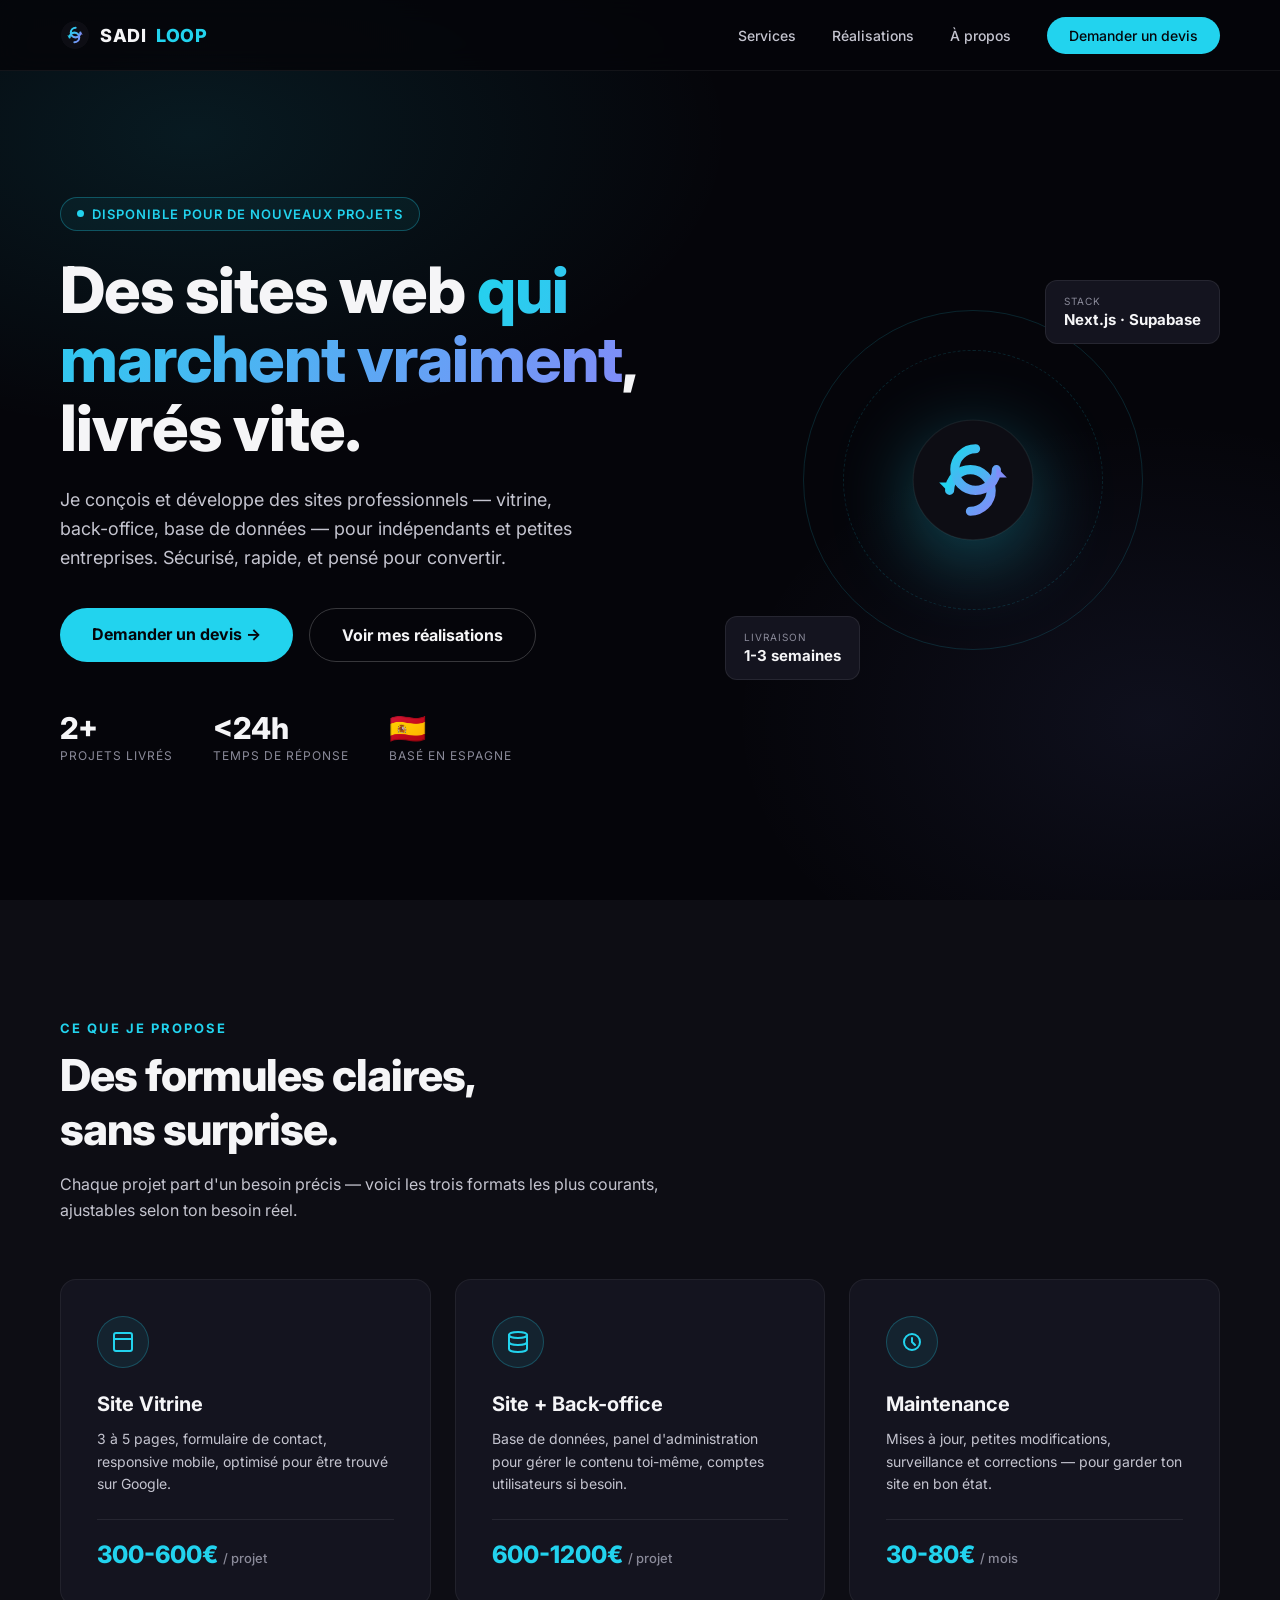
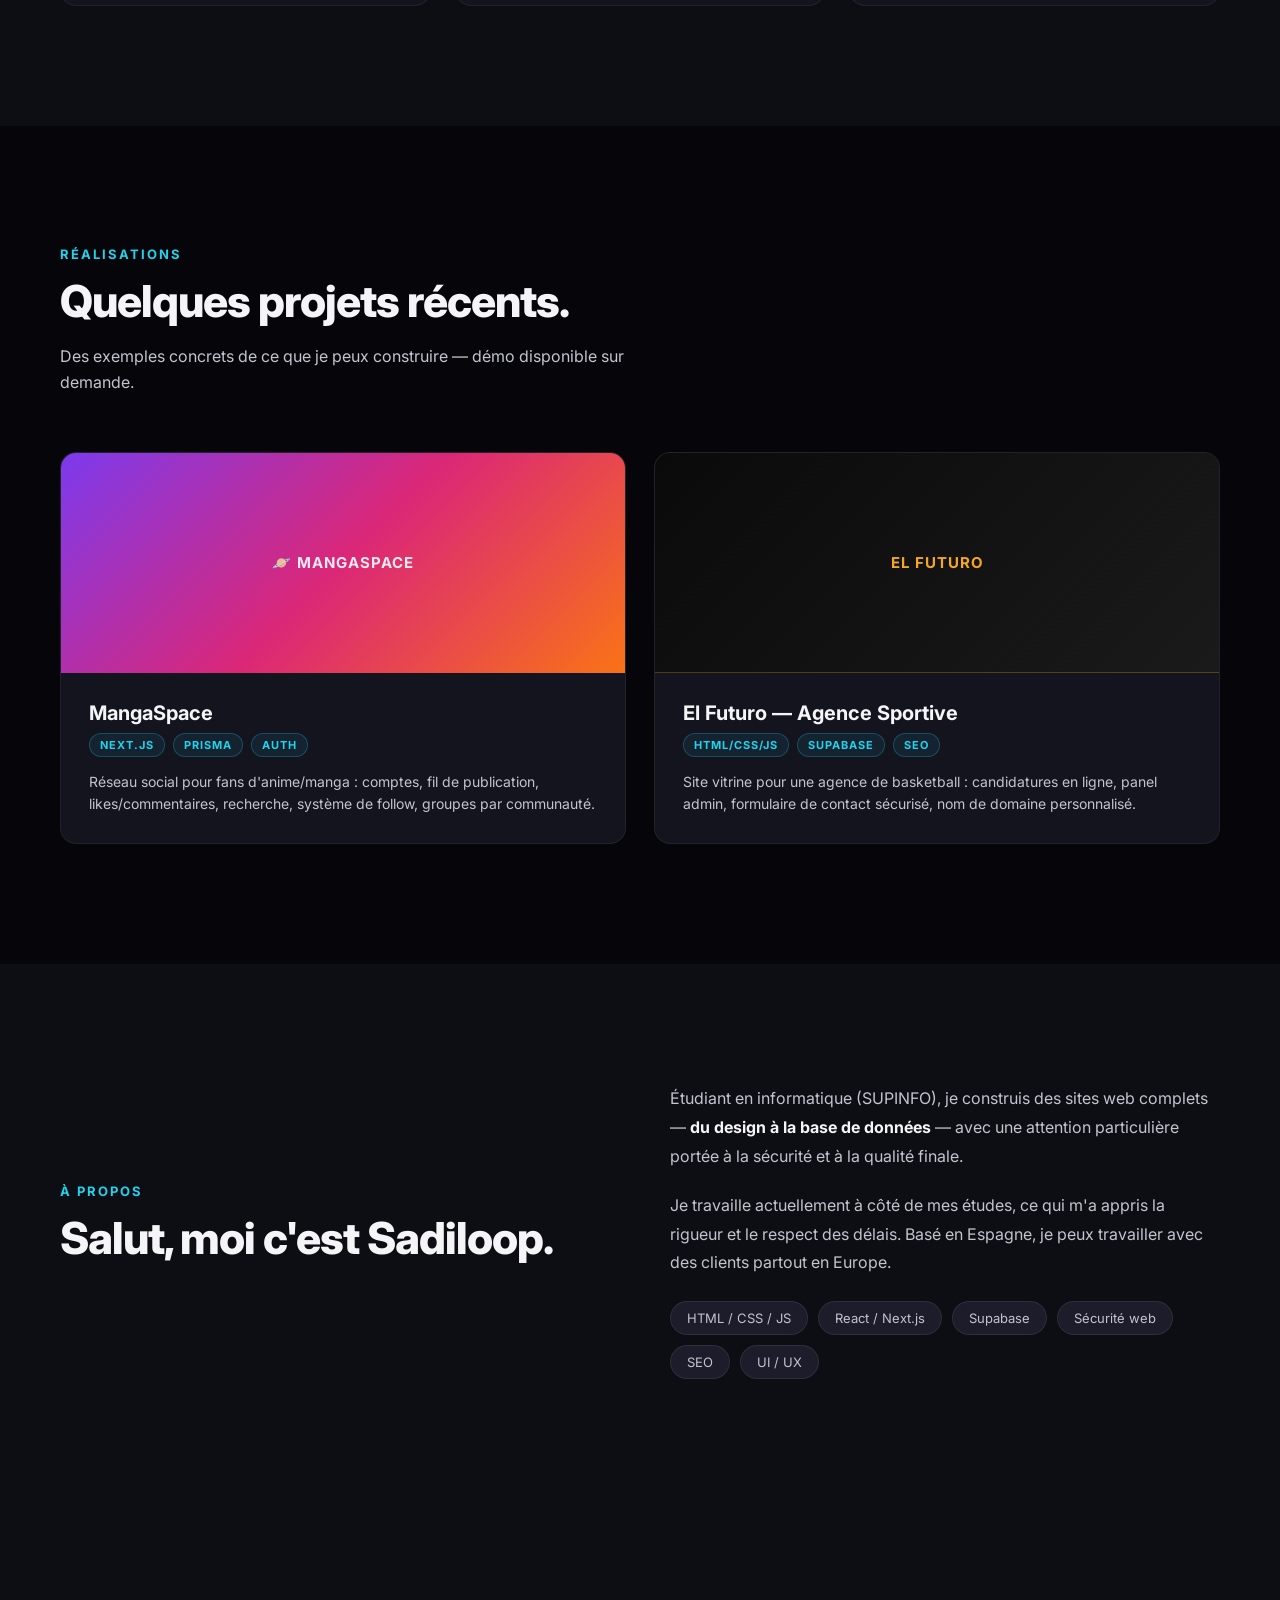
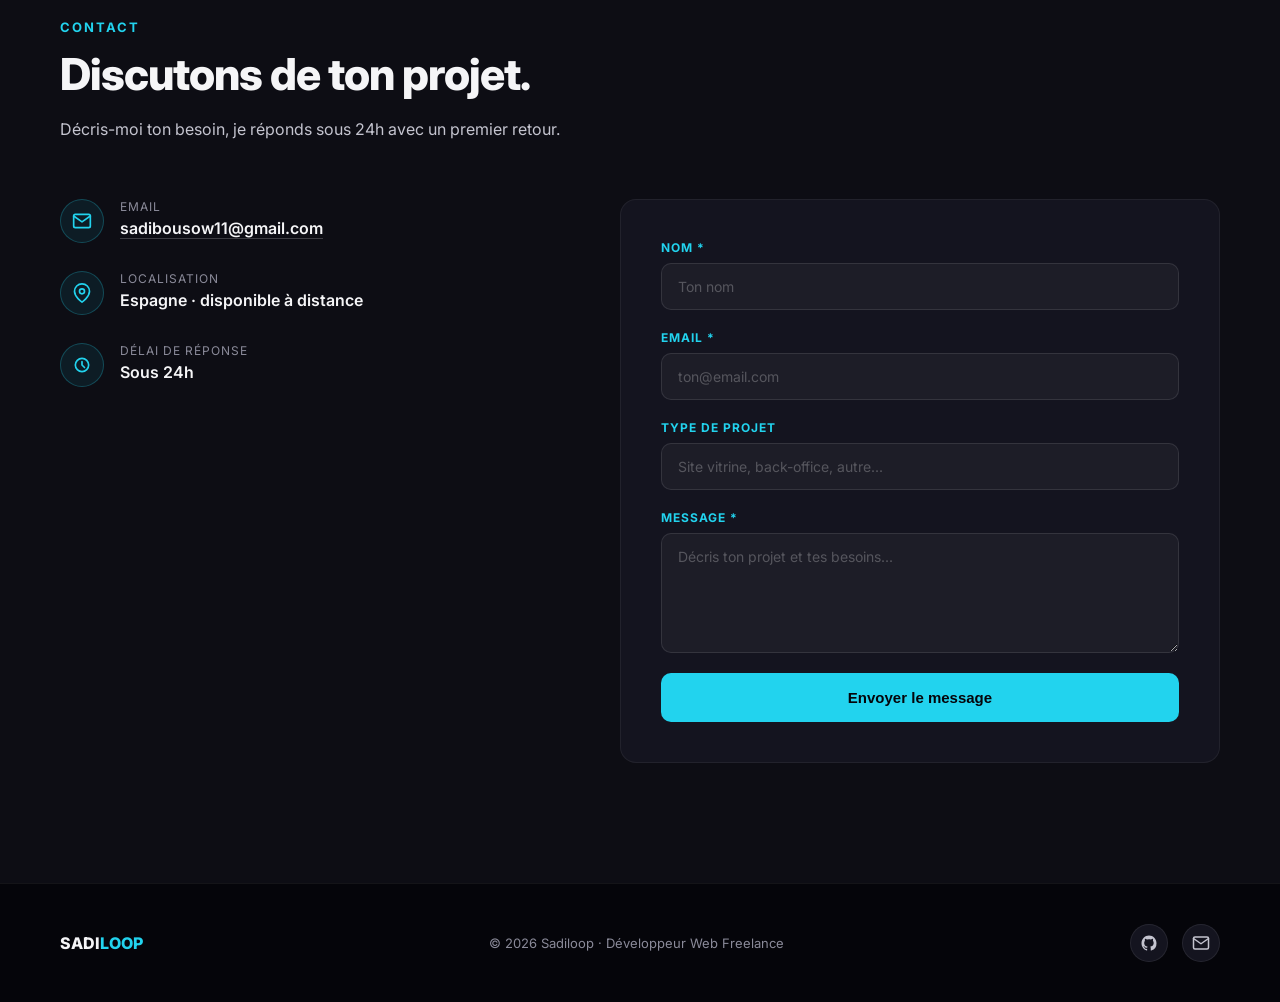
==== index.html @ 5e646716 "Initial Sadiloop freelance portfolio site Landing page for freelance web dev services: hero, service" ====
<!DOCTYPE html>
<html lang="fr">
<head>
<meta charset="UTF-8">
<meta name="viewport" content="width=device-width, initial-scale=1.0">
<title>Sadiloop — Développeur Web Freelance</title>
<meta name="description" content="Sites web professionnels, rapides et sécurisés — pages vitrines, sites avec back-office, maintenance. Basé en Espagne.">
<link rel="icon" type="image/svg+xml" href="assets/logo.svg">
<link rel="icon" type="image/png" sizes="32x32" href="favicon-32.png">
<link rel="apple-touch-icon" href="apple-touch-icon.png">
<meta property="og:type" content="website">
<meta property="og:title" content="Sadiloop — Développeur Web Freelance">
<meta property="og:description" content="Sites web professionnels, rapides et sécurisés — pages vitrines, sites avec back-office, maintenance.">
<link rel="preconnect" href="https://fonts.googleapis.com">
<link href="https://fonts.googleapis.com/css2?family=Inter:wght@400;500;600;700;800&display=swap" rel="stylesheet">
<link rel="stylesheet" href="css/style.css">
</head>
<body>

<nav id="navbar">
  <a href="#hero" class="nav-logo">
    <img src="assets/logo.svg" alt="">
    SADI<span>LOOP</span>
  </a>
  <ul class="nav-links">
    <li><a href="#services">Services</a></li>
    <li><a href="#work">Réalisations</a></li>
    <li><a href="#about">À propos</a></li>
    <li><a href="#contact" class="nav-cta">Demander un devis</a></li>
  </ul>
  <div class="hamburger" onclick="toggleMenu()">
    <span></span><span></span><span></span>
  </div>
</nav>

<div class="mobile-menu" id="mobileMenu">
  <button class="close-btn" onclick="toggleMenu()">✕</button>
  <a href="#services" onclick="toggleMenu()">Services</a>
  <a href="#work" onclick="toggleMenu()">Réalisations</a>
  <a href="#about" onclick="toggleMenu()">À propos</a>
  <a href="#contact" onclick="toggleMenu()">Contact</a>
</div>

<!-- HERO -->
<section id="hero">
  <div class="hero-inner">
    <div>
      <div class="hero-tag"><span class="dot"></span>Disponible pour de nouveaux projets</div>
      <h1 class="hero-title">Des sites web <span class="grad">qui marchent vraiment</span>, livrés vite.</h1>
      <p class="hero-sub">Je conçois et développe des sites professionnels — vitrine, back-office, base de données — pour indépendants et petites entreprises. Sécurisé, rapide, et pensé pour convertir.</p>
      <div class="hero-actions">
        <a href="#contact" class="btn-primary">Demander un devis →</a>
        <a href="#work" class="btn-outline">Voir mes réalisations</a>
      </div>
      <div class="hero-stats">
        <div>
          <div class="hero-stat-num">2+</div>
          <div class="hero-stat-label">Projets livrés</div>
        </div>
        <div>
          <div class="hero-stat-num">&lt;24h</div>
          <div class="hero-stat-label">Temps de réponse</div>
        </div>
        <div>
          <div class="hero-stat-num">🇪🇸</div>
          <div class="hero-stat-label">Basé en Espagne</div>
        </div>
      </div>
    </div>

    <div class="hero-visual">
      <div class="orbit orbit1"></div>
      <div class="orbit orbit2"></div>
      <img src="assets/logo.svg" alt="" class="hero-logo-mark">
      <div class="hero-badge badge1">
        <div class="b-label">Stack</div>
        <div class="b-value">Next.js · Supabase</div>
      </div>
      <div class="hero-badge badge2">
        <div class="b-label">Livraison</div>
        <div class="b-value">1-3 semaines</div>
      </div>
    </div>
  </div>
</section>

<!-- SERVICES -->
<section id="services" class="section">
  <div class="section-inner">
    <div class="section-tag">Ce que je propose</div>
    <h2 class="section-title">Des formules claires,<br>sans surprise.</h2>
    <p class="section-desc">Chaque projet part d'un besoin précis — voici les trois formats les plus courants, ajustables selon ton besoin réel.</p>

    <div class="services-grid">
      <div class="service-card">
        <div class="service-icon">
          <svg viewBox="0 0 24 24" fill="none" stroke="currentColor" stroke-width="2" stroke-linecap="round" stroke-linejoin="round">
            <rect x="3" y="3" width="18" height="18" rx="2"></rect>
            <line x1="3" y1="9" x2="21" y2="9"></line>
          </svg>
        </div>
        <div class="service-title">Site Vitrine</div>
        <div class="service-desc">3 à 5 pages, formulaire de contact, responsive mobile, optimisé pour être trouvé sur Google.</div>
        <div class="service-price">300-600€ <span>/ projet</span></div>
      </div>

      <div class="service-card">
        <div class="service-icon">
          <svg viewBox="0 0 24 24" fill="none" stroke="currentColor" stroke-width="2" stroke-linecap="round" stroke-linejoin="round">
            <ellipse cx="12" cy="5" rx="9" ry="3"></ellipse>
            <path d="M21 12c0 1.66-4 3-9 3s-9-1.34-9-3"></path>
            <path d="M3 5v14c0 1.66 4 3 9 3s9-1.34 9-3V5"></path>
          </svg>
        </div>
        <div class="service-title">Site + Back-office</div>
        <div class="service-desc">Base de données, panel d'administration pour gérer le contenu toi-même, comptes utilisateurs si besoin.</div>
        <div class="service-price">600-1200€ <span>/ projet</span></div>
      </div>

      <div class="service-card">
        <div class="service-icon">
          <svg viewBox="0 0 24 24" fill="none" stroke="currentColor" stroke-width="2" stroke-linecap="round" stroke-linejoin="round">
            <path d="M12 20a8 8 0 1 0 0-16 8 8 0 0 0 0 16z"></path>
            <path d="M12 8v4l3 3"></path>
          </svg>
        </div>
        <div class="service-title">Maintenance</div>
        <div class="service-desc">Mises à jour, petites modifications, surveillance et corrections — pour garder ton site en bon état.</div>
        <div class="service-price">30-80€ <span>/ mois</span></div>
      </div>
    </div>
  </div>
</section>

<!-- WORK -->
<section id="work" class="section">
  <div class="section-inner">
    <div class="section-tag">Réalisations</div>
    <h2 class="section-title">Quelques projets récents.</h2>
    <p class="section-desc">Des exemples concrets de ce que je peux construire — démo disponible sur demande.</p>

    <div class="work-grid">
      <div class="work-card">
        <div class="work-thumb thumb-manga">
          <span class="work-thumb-label">🪐 MangaSpace</span>
        </div>
        <div class="work-body">
          <div class="work-title">MangaSpace</div>
          <div class="work-tags">
            <span class="work-tag">Next.js</span>
            <span class="work-tag">Prisma</span>
            <span class="work-tag">Auth</span>
          </div>
          <p class="work-desc">Réseau social pour fans d'anime/manga : comptes, fil de publication, likes/commentaires, recherche, système de follow, groupes par communauté.</p>
        </div>
      </div>

      <div class="work-card">
        <div class="work-thumb thumb-futuro">
          <span class="work-thumb-label">EL FUTURO</span>
        </div>
        <div class="work-body">
          <div class="work-title">El Futuro — Agence Sportive</div>
          <div class="work-tags">
            <span class="work-tag">HTML/CSS/JS</span>
            <span class="work-tag">Supabase</span>
            <span class="work-tag">SEO</span>
          </div>
          <p class="work-desc">Site vitrine pour une agence de basketball : candidatures en ligne, panel admin, formulaire de contact sécurisé, nom de domaine personnalisé.</p>
        </div>
      </div>
    </div>
  </div>
</section>

<!-- ABOUT -->
<section id="about" class="section">
  <div class="section-inner">
    <div class="about-grid">
      <div>
        <div class="section-tag">À propos</div>
        <h2 class="section-title">Salut, moi c'est Sadiloop.</h2>
      </div>
      <div class="about-text">
        <p>Étudiant en informatique (SUPINFO), je construis des sites web complets — <strong>du design à la base de données</strong> — avec une attention particulière portée à la sécurité et à la qualité finale.</p>
        <p>Je travaille actuellement à côté de mes études, ce qui m'a appris la rigueur et le respect des délais. Basé en Espagne, je peux travailler avec des clients partout en Europe.</p>
        <div class="skills-list">
          <span class="skill-pill">HTML / CSS / JS</span>
          <span class="skill-pill">React / Next.js</span>
          <span class="skill-pill">Supabase</span>
          <span class="skill-pill">Sécurité web</span>
          <span class="skill-pill">SEO</span>
          <span class="skill-pill">UI / UX</span>
        </div>
      </div>
    </div>
  </div>
</section>

<!-- CONTACT -->
<section id="contact" class="section" style="background:var(--dark);">
  <div class="section-inner">
    <div class="section-tag">Contact</div>
    <h2 class="section-title">Discutons de ton projet.</h2>
    <p class="section-desc">Décris-moi ton besoin, je réponds sous 24h avec un premier retour.</p>

    <div class="contact-grid">
      <div>
        <div class="contact-info-item">
          <div class="contact-info-icon">
            <svg viewBox="0 0 24 24" fill="none" stroke="currentColor" stroke-width="2" stroke-linecap="round" stroke-linejoin="round">
              <path d="M4 4h16v16H4z" opacity="0"></path>
              <path d="M22 6c0-1.1-.9-2-2-2H4a2 2 0 0 0-2 2v12c0 1.1.9 2 2 2h16a2 2 0 0 0 2-2V6z"></path>
              <path d="m22 6-10 7L2 6"></path>
            </svg>
          </div>
          <div>
            <div class="contact-info-label">Email</div>
            <div class="contact-info-value"><a href="mailto:sadibousow11@gmail.com">sadibousow11@gmail.com</a></div>
          </div>
        </div>
        <div class="contact-info-item">
          <div class="contact-info-icon">
            <svg viewBox="0 0 24 24" fill="none" stroke="currentColor" stroke-width="2" stroke-linecap="round" stroke-linejoin="round">
              <path d="M21 10c0 7-9 13-9 13s-9-6-9-13a9 9 0 0 1 18 0z"></path>
              <circle cx="12" cy="10" r="3"></circle>
            </svg>
          </div>
          <div>
            <div class="contact-info-label">Localisation</div>
            <div class="contact-info-value">Espagne · disponible à distance</div>
          </div>
        </div>
        <div class="contact-info-item">
          <div class="contact-info-icon">
            <svg viewBox="0 0 24 24" fill="none" stroke="currentColor" stroke-width="2" stroke-linecap="round" stroke-linejoin="round">
              <path d="M12 20a8 8 0 1 0 0-16 8 8 0 0 0 0 16z"></path>
              <path d="M12 8v4l3 3"></path>
            </svg>
          </div>
          <div>
            <div class="contact-info-label">Délai de réponse</div>
            <div class="contact-info-value">Sous 24h</div>
          </div>
        </div>
      </div>

      <div class="form-box">
        <form id="contactForm" onsubmit="submitContactForm(event)">
          <div class="form-group">
            <label class="form-label">Nom *</label>
            <input type="text" class="form-input" id="cName" placeholder="Ton nom" required>
          </div>
          <div class="form-group">
            <label class="form-label">Email *</label>
            <input type="email" class="form-input" id="cEmail" placeholder="ton@email.com" required>
          </div>
          <div class="form-group">
            <label class="form-label">Type de projet</label>
            <input type="text" class="form-input" id="cProject" placeholder="Site vitrine, back-office, autre...">
          </div>
          <div class="form-group">
            <label class="form-label">Message *</label>
            <textarea class="form-textarea" id="cMessage" placeholder="Décris ton projet et tes besoins..." required></textarea>
          </div>
          <button type="submit" class="submit-btn">Envoyer le message</button>
        </form>
        <div class="success-msg" id="successMsg">✓ Message envoyé ! Je te réponds sous 24h.</div>
        <div class="error-msg" id="errorMsg"></div>
      </div>
    </div>
  </div>
</section>

<footer>
  <div class="footer-logo">SADI<span>LOOP</span></div>
  <div class="footer-copy">© 2026 Sadiloop · Développeur Web Freelance</div>
  <div class="footer-social">
    <a href="https://github.com/Aguibou-vie" target="_blank" rel="noopener" title="GitHub">
      <svg viewBox="0 0 24 24" fill="currentColor"><path d="M12 2C6.48 2 2 6.58 2 12.26c0 4.54 2.87 8.39 6.84 9.75.5.1.68-.22.68-.49 0-.24-.01-.87-.01-1.71-2.78.62-3.37-1.37-3.37-1.37-.45-1.18-1.11-1.5-1.11-1.5-.91-.64.07-.63.07-.63 1 .07 1.53 1.06 1.53 1.06.89 1.56 2.34 1.11 2.91.85.09-.66.35-1.11.63-1.37-2.22-.26-4.56-1.14-4.56-5.05 0-1.11.38-2.02 1.01-2.73-.1-.26-.44-1.3.1-2.71 0 0 .83-.27 2.72 1.04a9.28 9.28 0 0 1 2.48-.34c.84 0 1.69.11 2.48.34 1.89-1.31 2.72-1.04 2.72-1.04.54 1.41.2 2.45.1 2.71.63.71 1.01 1.62 1.01 2.73 0 3.92-2.34 4.78-4.57 5.04.36.32.68.94.68 1.9 0 1.37-.01 2.47-.01 2.81 0 .27.18.6.69.49A10.02 10.02 0 0 0 22 12.26C22 6.58 17.52 2 12 2z"></path></svg>
    </a>
    <a href="mailto:sadibousow11@gmail.com" title="Email">
      <svg viewBox="0 0 24 24" fill="none" stroke="currentColor" stroke-width="2" stroke-linecap="round" stroke-linejoin="round">
        <path d="M22 6c0-1.1-.9-2-2-2H4a2 2 0 0 0-2 2v12c0 1.1.9 2 2 2h16a2 2 0 0 0 2-2V6z"></path>
        <path d="m22 6-10 7L2 6"></path>
      </svg>
    </a>
  </div>
</footer>

<script src="js/main.js"></script>
</body>
</html>
---- css/style.css ----
:root {
  --black: #05050A;
  --dark: #0D0D14;
  --dark2: #14141F;
  --dark3: #1C1C2A;
  --white: #F5F5F7;
  --gray: #8A8A99;
  --gray-light: #C4C4CF;
  --accent: #22D3EE;
  --accent-light: #67E8F9;
  --accent2: #818CF8;
}

* { margin: 0; padding: 0; box-sizing: border-box; }
html { scroll-behavior: smooth; }

body {
  background: var(--black);
  color: var(--white);
  font-family: 'Inter', -apple-system, BlinkMacSystemFont, 'Segoe UI', sans-serif;
  overflow-x: hidden;
}

::-webkit-scrollbar { width: 4px; }
::-webkit-scrollbar-track { background: var(--dark); }
::-webkit-scrollbar-thumb { background: var(--accent); }

a { color: inherit; }

/* ===== NAV ===== */
nav {
  position: fixed;
  top: 0; left: 0; right: 0;
  z-index: 100;
  display: flex;
  align-items: center;
  justify-content: space-between;
  padding: 20px 60px;
  background: rgba(5,5,10,0.85);
  backdrop-filter: blur(12px);
  border-bottom: 1px solid rgba(255,255,255,0.06);
}

.nav-logo {
  display: flex;
  align-items: center;
  gap: 10px;
  font-weight: 800;
  font-size: 18px;
  letter-spacing: 0.5px;
  text-decoration: none;
  color: var(--white);
}

.nav-logo img { width: 30px; height: 30px; }
.nav-logo span { color: var(--accent); }

.nav-links {
  display: flex;
  align-items: center;
  gap: 36px;
  list-style: none;
}

.nav-links a {
  font-size: 14px;
  font-weight: 500;
  text-decoration: none;
  color: var(--gray-light);
  transition: color 0.2s;
}

.nav-links a:hover { color: var(--white); }

.nav-cta {
  background: var(--accent);
  color: var(--black) !important;
  padding: 10px 22px;
  border-radius: 100px;
  font-weight: 700;
  transition: all 0.2s;
}

.nav-cta:hover {
  background: var(--accent-light);
  transform: translateY(-2px);
}

.hamburger {
  display: none;
  flex-direction: column;
  gap: 5px;
  cursor: pointer;
}
.hamburger span { width: 24px; height: 2px; background: var(--white); }

.mobile-menu {
  display: none;
  position: fixed;
  inset: 0;
  background: rgba(5,5,10,0.98);
  z-index: 999;
  flex-direction: column;
  align-items: center;
  justify-content: center;
  gap: 32px;
}
.mobile-menu.open { display: flex; }
.mobile-menu a { font-size: 28px; font-weight: 700; text-decoration: none; color: var(--white); }
.mobile-menu .close-btn { position: absolute; top: 24px; right: 24px; font-size: 28px; background: none; border: none; color: var(--white); cursor: pointer; }

/* ===== HERO ===== */
#hero {
  min-height: 100vh;
  display: flex;
  align-items: center;
  padding: 140px 60px 80px;
  position: relative;
  background:
    radial-gradient(ellipse 900px 500px at 15% 15%, rgba(34,211,238,0.10), transparent 60%),
    radial-gradient(ellipse 700px 500px at 90% 80%, rgba(129,140,248,0.08), transparent 60%);
}

.hero-inner {
  max-width: 1400px;
  margin: 0 auto;
  display: grid;
  grid-template-columns: 1.1fr 0.9fr;
  gap: 60px;
  align-items: center;
  width: 100%;
}

.hero-tag {
  display: inline-flex;
  align-items: center;
  gap: 8px;
  font-size: 13px;
  font-weight: 600;
  letter-spacing: 1px;
  text-transform: uppercase;
  color: var(--accent);
  border: 1px solid rgba(34,211,238,0.3);
  background: rgba(34,211,238,0.06);
  padding: 8px 16px;
  border-radius: 100px;
  margin-bottom: 24px;
}

.hero-tag .dot {
  width: 7px; height: 7px;
  background: var(--accent);
  border-radius: 50%;
  animation: pulse 2s infinite;
}

@keyframes pulse {
  0%,100% { opacity: 1; }
  50% { opacity: 0.3; }
}

.hero-title {
  font-size: clamp(38px, 5vw, 64px);
  font-weight: 800;
  line-height: 1.08;
  letter-spacing: -1px;
  margin-bottom: 24px;
}

.hero-title .grad {
  background: linear-gradient(120deg, var(--accent), var(--accent2));
  -webkit-background-clip: text;
  background-clip: text;
  color: transparent;
}

.hero-sub {
  font-size: 18px;
  color: var(--gray-light);
  line-height: 1.6;
  max-width: 520px;
  margin-bottom: 36px;
}

.hero-actions { display: flex; gap: 16px; flex-wrap: wrap; }

.btn-primary {
  background: var(--accent);
  color: var(--black);
  padding: 16px 32px;
  border-radius: 100px;
  font-weight: 700;
  text-decoration: none;
  transition: all 0.25s;
  display: inline-block;
}
.btn-primary:hover { background: var(--accent-light); transform: translateY(-3px); box-shadow: 0 12px 30px rgba(34,211,238,0.3); }

.btn-outline {
  border: 1px solid rgba(255,255,255,0.2);
  color: var(--white);
  padding: 16px 32px;
  border-radius: 100px;
  font-weight: 700;
  text-decoration: none;
  transition: all 0.25s;
  display: inline-block;
}
.btn-outline:hover { border-color: var(--accent); color: var(--accent); }

.hero-stats {
  display: flex;
  gap: 40px;
  margin-top: 48px;
}
.hero-stat-num {
  font-size: 30px;
  font-weight: 800;
  color: var(--white);
}
.hero-stat-label {
  font-size: 12px;
  color: var(--gray);
  text-transform: uppercase;
  letter-spacing: 1px;
  margin-top: 2px;
}

.hero-visual {
  position: relative;
  display: flex;
  align-items: center;
  justify-content: center;
  height: 420px;
}

.orbit {
  position: absolute;
  border: 1px solid rgba(34,211,238,0.15);
  border-radius: 50%;
  animation: spin 24s linear infinite;
}
.orbit1 { width: 340px; height: 340px; }
.orbit2 { width: 260px; height: 260px; border-style: dashed; animation-duration: 18s; animation-direction: reverse; }

@keyframes spin {
  from { transform: rotate(0deg); }
  to { transform: rotate(360deg); }
}

.hero-logo-mark {
  width: 130px;
  height: 130px;
  animation: float 3s ease-in-out infinite;
  filter: drop-shadow(0 20px 40px rgba(34,211,238,0.35));
}

@keyframes float {
  0%,100% { transform: translateY(0); }
  50% { transform: translateY(-14px); }
}

.hero-badge {
  position: absolute;
  background: var(--dark2);
  border: 1px solid rgba(255,255,255,0.08);
  padding: 14px 18px;
  border-radius: 12px;
  font-size: 12px;
}
.hero-badge .b-label { color: var(--gray); text-transform: uppercase; letter-spacing: 1px; font-size: 10px; }
.hero-badge .b-value { color: var(--white); font-weight: 700; font-size: 15px; margin-top: 3px; }
.badge1 { top: 10px; right: 0; }
.badge2 { bottom: 10px; left: 0; }

/* ===== SECTION SHARED ===== */
.section { padding: 120px 60px; }
.section-inner { max-width: 1200px; margin: 0 auto; }

.section-tag {
  font-size: 13px;
  font-weight: 700;
  letter-spacing: 2px;
  text-transform: uppercase;
  color: var(--accent);
  margin-bottom: 12px;
}

.section-title {
  font-size: clamp(30px, 4vw, 44px);
  font-weight: 800;
  letter-spacing: -1px;
  margin-bottom: 16px;
}

.section-desc {
  color: var(--gray-light);
  font-size: 16px;
  max-width: 600px;
  line-height: 1.6;
  margin-bottom: 56px;
}

/* ===== SERVICES ===== */
#services { background: var(--dark); }

.services-grid {
  display: grid;
  grid-template-columns: repeat(3, 1fr);
  gap: 24px;
}

.service-card {
  background: var(--dark2);
  border: 1px solid rgba(255,255,255,0.06);
  border-radius: 16px;
  padding: 36px;
  position: relative;
  overflow: hidden;
  transition: all 0.3s;
}

.service-card::before {
  content: '';
  position: absolute;
  top: 0; left: 0; right: 0;
  height: 3px;
  background: linear-gradient(to right, var(--accent), var(--accent2));
  transform: scaleX(0);
  transform-origin: left;
  transition: transform 0.4s;
}

.service-card:hover::before { transform: scaleX(1); }
.service-card:hover {
  transform: translateY(-6px);
  border-color: rgba(34,211,238,0.25);
  box-shadow: 0 20px 50px rgba(0,0,0,0.4);
}

.service-icon {
  width: 52px; height: 52px;
  border-radius: 50%;
  display: flex;
  align-items: center;
  justify-content: center;
  background: rgba(34,211,238,0.08);
  border: 1px solid rgba(34,211,238,0.25);
  color: var(--accent);
  margin-bottom: 24px;
  transition: all 0.3s;
}
.service-icon svg { width: 24px; height: 24px; }
.service-card:hover .service-icon { background: var(--accent); color: var(--black); transform: rotate(-6deg) scale(1.05); }

.service-title { font-size: 20px; font-weight: 700; margin-bottom: 12px; }
.service-desc { color: var(--gray-light); font-size: 14px; line-height: 1.6; margin-bottom: 24px; }

.service-price {
  font-size: 24px;
  font-weight: 800;
  color: var(--accent);
  border-top: 1px solid rgba(255,255,255,0.08);
  padding-top: 20px;
}
.service-price span { font-size: 13px; color: var(--gray); font-weight: 500; }

/* ===== PORTFOLIO ===== */
.work-grid {
  display: grid;
  grid-template-columns: repeat(2, 1fr);
  gap: 28px;
}

.work-card {
  background: var(--dark2);
  border: 1px solid rgba(255,255,255,0.06);
  border-radius: 16px;
  overflow: hidden;
  text-decoration: none;
  display: block;
  transition: all 0.3s;
}

.work-card:hover {
  transform: translateY(-6px);
  border-color: rgba(34,211,238,0.25);
  box-shadow: 0 20px 50px rgba(0,0,0,0.4);
}

.work-thumb {
  height: 220px;
  display: flex;
  align-items: center;
  justify-content: center;
  font-size: 15px;
  font-weight: 700;
  letter-spacing: 1px;
  text-transform: uppercase;
  color: rgba(255,255,255,0.35);
  position: relative;
  overflow: hidden;
}

.thumb-manga { background: linear-gradient(135deg, #7c3aed, #db2777, #f97316); }
.thumb-futuro { background: linear-gradient(135deg, #0a0a0a, #1a1a1a); border-bottom: 1px solid rgba(245,166,35,0.3); }
.thumb-futuro .work-thumb-label { color: #F5A623; }

.work-thumb-label { color: rgba(255,255,255,0.9); }

.work-body { padding: 28px; }
.work-title { font-size: 20px; font-weight: 700; margin-bottom: 8px; }
.work-tags { display: flex; gap: 8px; margin-bottom: 14px; flex-wrap: wrap; }
.work-tag {
  font-size: 11px;
  font-weight: 700;
  letter-spacing: 1px;
  text-transform: uppercase;
  padding: 4px 10px;
  border-radius: 100px;
  background: rgba(34,211,238,0.08);
  border: 1px solid rgba(34,211,238,0.25);
  color: var(--accent);
}
.work-desc { color: var(--gray-light); font-size: 14px; line-height: 1.6; }
.work-link { color: var(--accent); font-size: 14px; font-weight: 700; margin-top: 16px; display: inline-block; }

/* ===== ABOUT ===== */
#about { background: var(--dark); }
.about-grid {
  display: grid;
  grid-template-columns: 1fr 1fr;
  gap: 60px;
  align-items: center;
}
.about-text p { color: var(--gray-light); font-size: 16px; line-height: 1.8; margin-bottom: 20px; }
.about-text strong { color: var(--white); }

.skills-list { display: flex; flex-wrap: wrap; gap: 10px; margin-top: 24px; }
.skill-pill {
  padding: 8px 16px;
  border-radius: 100px;
  background: var(--dark3);
  border: 1px solid rgba(255,255,255,0.08);
  font-size: 13px;
  color: var(--gray-light);
}

/* ===== CONTACT ===== */
.contact-grid {
  display: grid;
  grid-template-columns: 1fr 1.2fr;
  gap: 60px;
}

.contact-info-item {
  display: flex;
  gap: 16px;
  align-items: flex-start;
  margin-bottom: 28px;
}

.contact-info-icon {
  width: 44px; height: 44px;
  border-radius: 50%;
  background: rgba(34,211,238,0.08);
  border: 1px solid rgba(34,211,238,0.25);
  color: var(--accent);
  display: flex;
  align-items: center;
  justify-content: center;
  flex-shrink: 0;
}
.contact-info-icon svg { width: 20px; height: 20px; }

.contact-info-label { font-size: 12px; color: var(--gray); text-transform: uppercase; letter-spacing: 1px; margin-bottom: 4px; }
.contact-info-value { font-size: 16px; color: var(--white); font-weight: 600; }
.contact-info-value a { text-decoration: none; color: var(--white); border-bottom: 1px solid rgba(255,255,255,0.2); transition: color 0.2s, border-color 0.2s; }
.contact-info-value a:hover { color: var(--accent); border-color: var(--accent); }

.form-box {
  background: var(--dark2);
  border: 1px solid rgba(255,255,255,0.06);
  border-radius: 16px;
  padding: 40px;
}

.form-group { display: flex; flex-direction: column; gap: 8px; margin-bottom: 20px; }
.form-label { font-size: 12px; font-weight: 700; letter-spacing: 1px; text-transform: uppercase; color: var(--accent); }
.form-input, .form-textarea {
  background: rgba(255,255,255,0.04);
  border: 1px solid rgba(255,255,255,0.1);
  border-radius: 10px;
  color: var(--white);
  padding: 14px 16px;
  font-family: inherit;
  font-size: 14px;
  outline: none;
  transition: border-color 0.2s, background 0.2s;
  width: 100%;
}
.form-input::placeholder, .form-textarea::placeholder { color: rgba(255,255,255,0.25); }
.form-input:focus, .form-textarea:focus { border-color: var(--accent); background: rgba(34,211,238,0.04); }
.form-textarea { resize: vertical; min-height: 120px; }

.submit-btn {
  background: var(--accent);
  color: var(--black);
  padding: 16px;
  border-radius: 10px;
  font-weight: 700;
  font-size: 15px;
  border: none;
  cursor: pointer;
  width: 100%;
  transition: all 0.25s;
}
.submit-btn:hover { background: var(--accent-light); transform: translateY(-2px); box-shadow: 0 12px 30px rgba(34,211,238,0.3); }
.submit-btn:disabled { opacity: 0.5; cursor: not-allowed; }

.success-msg, .error-msg {
  display: none;
  margin-top: 16px;
  padding: 14px 18px;
  border-radius: 10px;
  font-size: 14px;
}
.success-msg { background: rgba(34,211,238,0.08); border: 1px solid rgba(34,211,238,0.3); color: var(--accent-light); }
.error-msg { background: rgba(255,80,80,0.08); border: 1px solid rgba(255,80,80,0.3); color: #FF9E9E; }

/* ===== FOOTER ===== */
footer {
  padding: 40px 60px;
  border-top: 1px solid rgba(255,255,255,0.06);
  display: flex;
  align-items: center;
  justify-content: space-between;
  flex-wrap: wrap;
  gap: 16px;
}
.footer-logo { font-weight: 800; font-size: 16px; }
.footer-logo span { color: var(--accent); }
.footer-copy { font-size: 13px; color: var(--gray); }
.footer-social { display: flex; gap: 14px; }
.footer-social a {
  width: 38px; height: 38px;
  border-radius: 50%;
  display: flex;
  align-items: center;
  justify-content: center;
  background: var(--dark2);
  border: 1px solid rgba(255,255,255,0.08);
  color: var(--gray-light);
  text-decoration: none;
  transition: all 0.25s;
}
.footer-social a:hover { border-color: var(--accent); color: var(--accent); transform: translateY(-3px); }
.footer-social svg { width: 18px; height: 18px; }

/* ===== RESPONSIVE ===== */
@media (max-width: 900px) {
  nav { padding: 18px 24px; }
  .nav-links { display: none; }
  .hamburger { display: flex; }
  #hero { padding: 120px 24px 60px; }
  .hero-inner { grid-template-columns: 1fr; }
  .hero-visual { display: none; }
  .section { padding: 80px 24px; }
  .services-grid { grid-template-columns: 1fr; }
  .work-grid { grid-template-columns: 1fr; }
  .about-grid { grid-template-columns: 1fr; }
  .contact-grid { grid-template-columns: 1fr; }
  footer { padding: 32px 24px; flex-direction: column; text-align: center; }
}
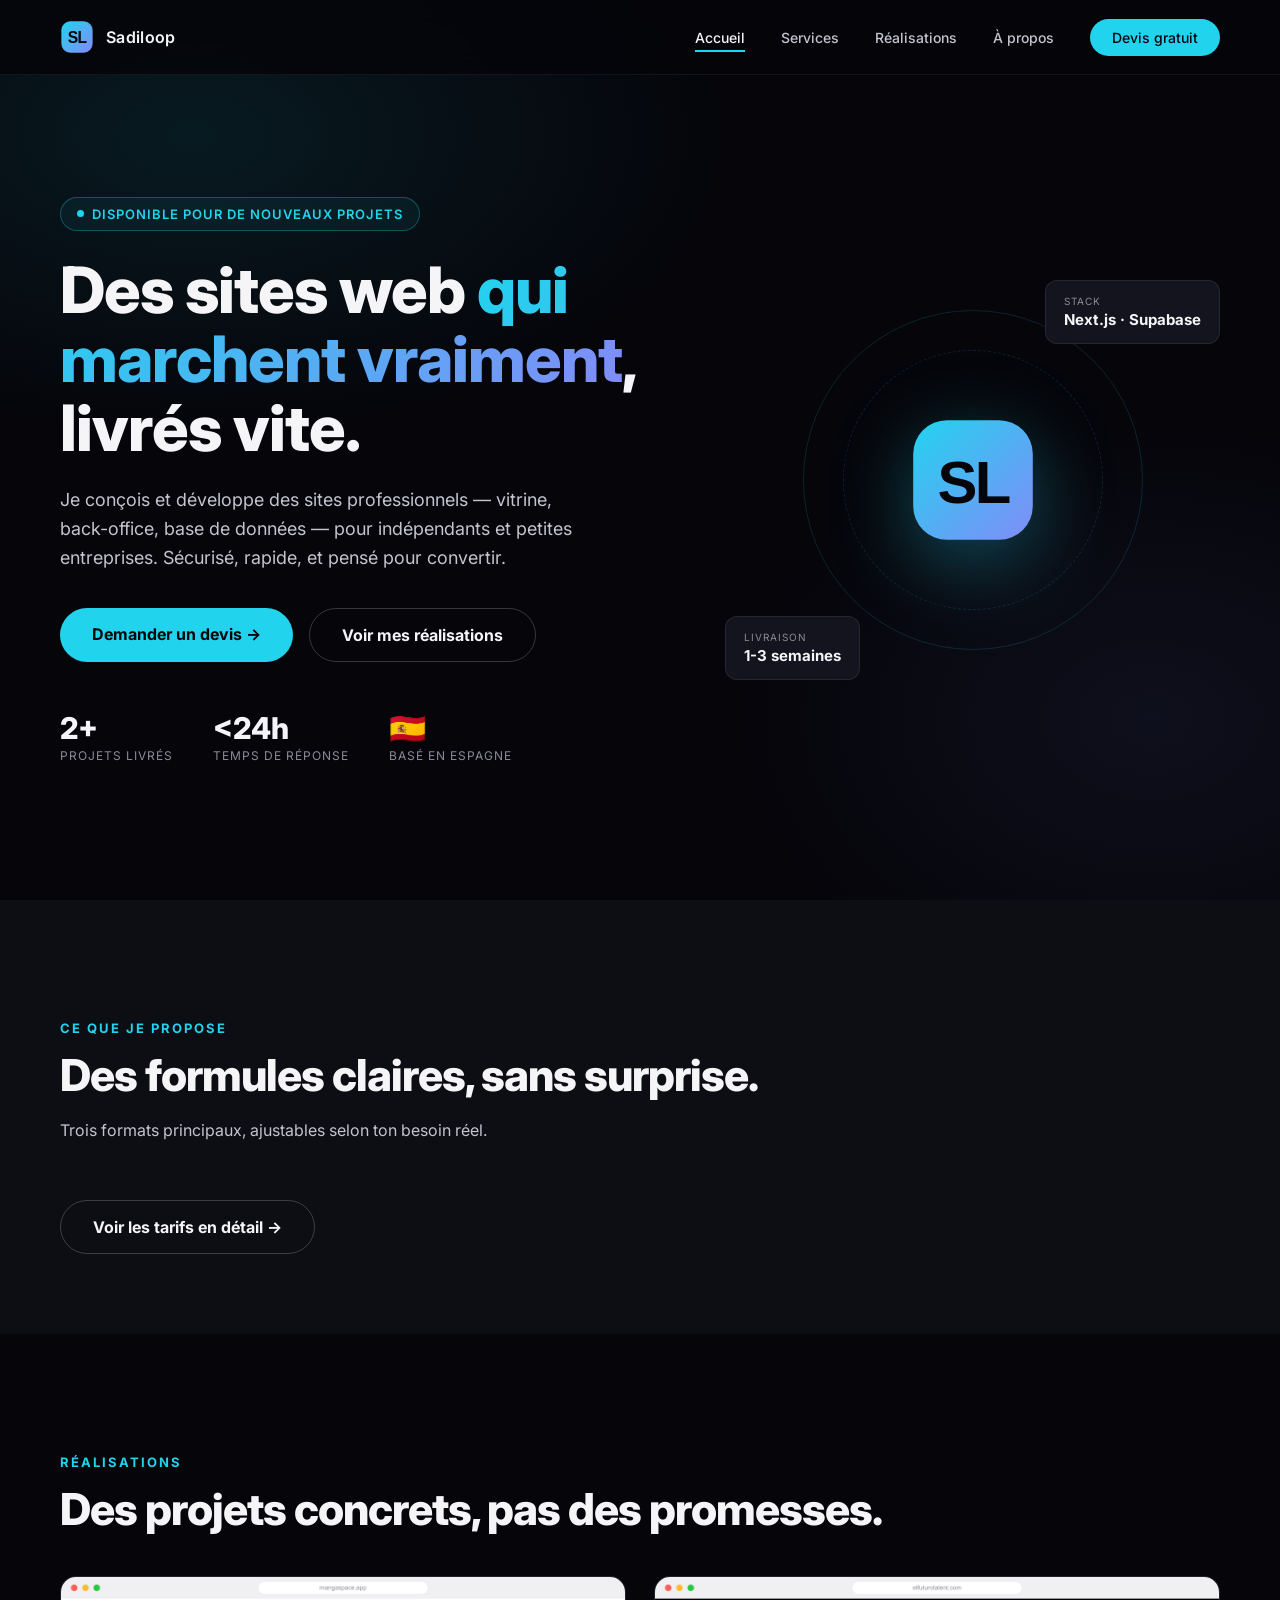
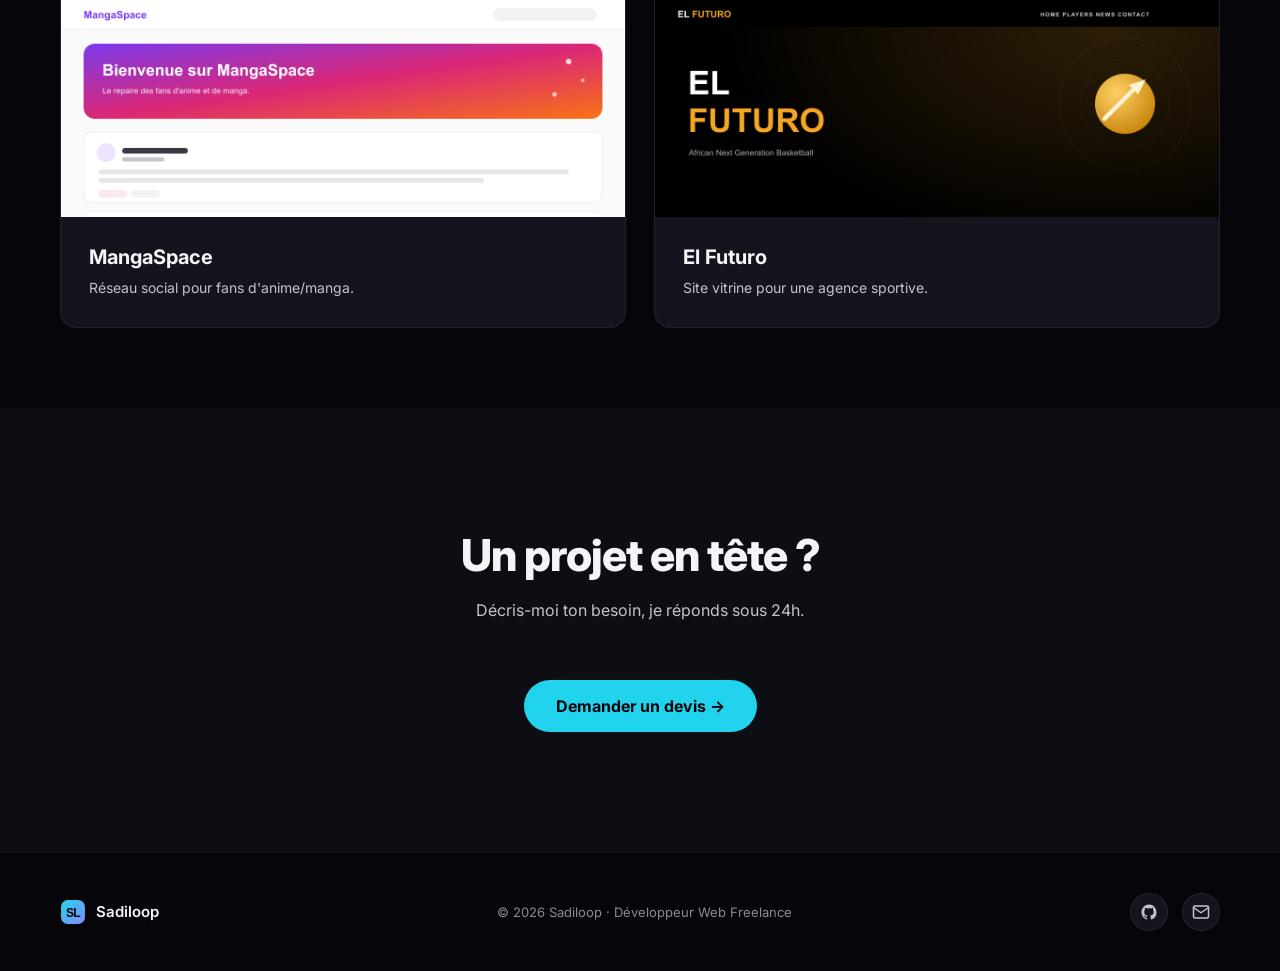
==== commit d481919c: "Redesign as multi-page site with SL monogram, animations, mockups - Replace text logo with a clean S" ====
--- a/index.html
+++ b/index.html
@@ -18,15 +18,16 @@
 <body>
 
 <nav id="navbar">
-  <a href="#hero" class="nav-logo">
-    <img src="assets/logo.svg" alt="">
-    SADI<span>LOOP</span>
+  <a href="index.html" class="nav-logo">
+    <img src="assets/logo.svg" alt="Sadiloop">
+    Sadiloop
   </a>
   <ul class="nav-links">
-    <li><a href="#services">Services</a></li>
-    <li><a href="#work">Réalisations</a></li>
-    <li><a href="#about">À propos</a></li>
-    <li><a href="#contact" class="nav-cta">Demander un devis</a></li>
+    <li><a href="index.html" class="active">Accueil</a></li>
+    <li><a href="services.html">Services</a></li>
+    <li><a href="work.html">Réalisations</a></li>
+    <li><a href="about.html">À propos</a></li>
+    <li><a href="contact.html" class="nav-cta">Devis gratuit</a></li>
   </ul>
   <div class="hamburger" onclick="toggleMenu()">
     <span></span><span></span><span></span>
@@ -35,10 +36,11 @@
 
 <div class="mobile-menu" id="mobileMenu">
   <button class="close-btn" onclick="toggleMenu()">✕</button>
-  <a href="#services" onclick="toggleMenu()">Services</a>
-  <a href="#work" onclick="toggleMenu()">Réalisations</a>
-  <a href="#about" onclick="toggleMenu()">À propos</a>
-  <a href="#contact" onclick="toggleMenu()">Contact</a>
+  <a href="index.html">Accueil</a>
+  <a href="services.html">Services</a>
+  <a href="work.html">Réalisations</a>
+  <a href="about.html">À propos</a>
+  <a href="contact.html">Contact</a>
 </div>
 
 <!-- HERO -->
@@ -49,8 +51,8 @@
       <h1 class="hero-title">Des sites web <span class="grad">qui marchent vraiment</span>, livrés vite.</h1>
       <p class="hero-sub">Je conçois et développe des sites professionnels — vitrine, back-office, base de données — pour indépendants et petites entreprises. Sécurisé, rapide, et pensé pour convertir.</p>
       <div class="hero-actions">
-        <a href="#contact" class="btn-primary">Demander un devis →</a>
-        <a href="#work" class="btn-outline">Voir mes réalisations</a>
+        <a href="contact.html" class="btn-primary">Demander un devis →</a>
+        <a href="work.html" class="btn-outline">Voir mes réalisations</a>
       </div>
       <div class="hero-stats">
         <div>
@@ -84,196 +86,57 @@
   </div>
 </section>
 
-<!-- SERVICES -->
-<section id="services" class="section">
-  <div class="section-inner">
+<!-- SERVICES TEASER -->
+<section class="section" style="background:var(--dark); padding-bottom:80px;">
+  <div class="section-inner reveal">
     <div class="section-tag">Ce que je propose</div>
-    <h2 class="section-title">Des formules claires,<br>sans surprise.</h2>
-    <p class="section-desc">Chaque projet part d'un besoin précis — voici les trois formats les plus courants, ajustables selon ton besoin réel.</p>
+    <h2 class="section-title">Des formules claires, sans surprise.</h2>
+    <p class="section-desc">Trois formats principaux, ajustables selon ton besoin réel.</p>
+    <a href="services.html" class="btn-outline">Voir les tarifs en détail →</a>
+  </div>
+</section>
 
-    <div class="services-grid">
-      <div class="service-card">
-        <div class="service-icon">
-          <svg viewBox="0 0 24 24" fill="none" stroke="currentColor" stroke-width="2" stroke-linecap="round" stroke-linejoin="round">
-            <rect x="3" y="3" width="18" height="18" rx="2"></rect>
-            <line x1="3" y1="9" x2="21" y2="9"></line>
-          </svg>
+<!-- WORK TEASER -->
+<section class="section" style="padding-bottom:80px;">
+  <div class="section-inner reveal">
+    <div class="section-tag">Réalisations</div>
+    <h2 class="section-title">Des projets concrets, pas des promesses.</h2>
+    <div class="work-grid" style="margin-top:40px;">
+      <a href="work.html" class="work-card">
+        <div class="work-thumb">
+          <img src="assets/mockup-mangaspace.png" alt="Aperçu du site MangaSpace">
+          <div class="work-thumb-overlay"><span class="work-view-btn">Voir le projet</span></div>
         </div>
-        <div class="service-title">Site Vitrine</div>
-        <div class="service-desc">3 à 5 pages, formulaire de contact, responsive mobile, optimisé pour être trouvé sur Google.</div>
-        <div class="service-price">300-600€ <span>/ projet</span></div>
-      </div>
-
-      <div class="service-card">
-        <div class="service-icon">
-          <svg viewBox="0 0 24 24" fill="none" stroke="currentColor" stroke-width="2" stroke-linecap="round" stroke-linejoin="round">
-            <ellipse cx="12" cy="5" rx="9" ry="3"></ellipse>
-            <path d="M21 12c0 1.66-4 3-9 3s-9-1.34-9-3"></path>
-            <path d="M3 5v14c0 1.66 4 3 9 3s9-1.34 9-3V5"></path>
-          </svg>
+        <div class="work-body">
+          <div class="work-title">MangaSpace</div>
+          <p class="work-desc">Réseau social pour fans d'anime/manga.</p>
         </div>
-        <div class="service-title">Site + Back-office</div>
-        <div class="service-desc">Base de données, panel d'administration pour gérer le contenu toi-même, comptes utilisateurs si besoin.</div>
-        <div class="service-price">600-1200€ <span>/ projet</span></div>
-      </div>
-
-      <div class="service-card">
-        <div class="service-icon">
-          <svg viewBox="0 0 24 24" fill="none" stroke="currentColor" stroke-width="2" stroke-linecap="round" stroke-linejoin="round">
-            <path d="M12 20a8 8 0 1 0 0-16 8 8 0 0 0 0 16z"></path>
-            <path d="M12 8v4l3 3"></path>
-          </svg>
+      </a>
+      <a href="work.html" class="work-card">
+        <div class="work-thumb">
+          <img src="assets/mockup-elfuturo.png" alt="Aperçu du site El Futuro">
+          <div class="work-thumb-overlay"><span class="work-view-btn">Voir le projet</span></div>
         </div>
-        <div class="service-title">Maintenance</div>
-        <div class="service-desc">Mises à jour, petites modifications, surveillance et corrections — pour garder ton site en bon état.</div>
-        <div class="service-price">30-80€ <span>/ mois</span></div>
-      </div>
+        <div class="work-body">
+          <div class="work-title">El Futuro</div>
+          <p class="work-desc">Site vitrine pour une agence sportive.</p>
+        </div>
+      </a>
     </div>
   </div>
 </section>
 
-<!-- WORK -->
-<section id="work" class="section">
-  <div class="section-inner">
-    <div class="section-tag">Réalisations</div>
-    <h2 class="section-title">Quelques projets récents.</h2>
-    <p class="section-desc">Des exemples concrets de ce que je peux construire — démo disponible sur demande.</p>
-
-    <div class="work-grid">
-      <div class="work-card">
-        <div class="work-thumb thumb-manga">
-          <span class="work-thumb-label">🪐 MangaSpace</span>
-        </div>
-        <div class="work-body">
-          <div class="work-title">MangaSpace</div>
-          <div class="work-tags">
-            <span class="work-tag">Next.js</span>
-            <span class="work-tag">Prisma</span>
-            <span class="work-tag">Auth</span>
-          </div>
-          <p class="work-desc">Réseau social pour fans d'anime/manga : comptes, fil de publication, likes/commentaires, recherche, système de follow, groupes par communauté.</p>
-        </div>
-      </div>
-
-      <div class="work-card">
-        <div class="work-thumb thumb-futuro">
-          <span class="work-thumb-label">EL FUTURO</span>
-        </div>
-        <div class="work-body">
-          <div class="work-title">El Futuro — Agence Sportive</div>
-          <div class="work-tags">
-            <span class="work-tag">HTML/CSS/JS</span>
-            <span class="work-tag">Supabase</span>
-            <span class="work-tag">SEO</span>
-          </div>
-          <p class="work-desc">Site vitrine pour une agence de basketball : candidatures en ligne, panel admin, formulaire de contact sécurisé, nom de domaine personnalisé.</p>
-        </div>
-      </div>
-    </div>
-  </div>
-</section>
-
-<!-- ABOUT -->
-<section id="about" class="section">
-  <div class="section-inner">
-    <div class="about-grid">
-      <div>
-        <div class="section-tag">À propos</div>
-        <h2 class="section-title">Salut, moi c'est Sadiloop.</h2>
-      </div>
-      <div class="about-text">
-        <p>Étudiant en informatique (SUPINFO), je construis des sites web complets — <strong>du design à la base de données</strong> — avec une attention particulière portée à la sécurité et à la qualité finale.</p>
-        <p>Je travaille actuellement à côté de mes études, ce qui m'a appris la rigueur et le respect des délais. Basé en Espagne, je peux travailler avec des clients partout en Europe.</p>
-        <div class="skills-list">
-          <span class="skill-pill">HTML / CSS / JS</span>
-          <span class="skill-pill">React / Next.js</span>
-          <span class="skill-pill">Supabase</span>
-          <span class="skill-pill">Sécurité web</span>
-          <span class="skill-pill">SEO</span>
-          <span class="skill-pill">UI / UX</span>
-        </div>
-      </div>
-    </div>
-  </div>
-</section>
-
-<!-- CONTACT -->
-<section id="contact" class="section" style="background:var(--dark);">
-  <div class="section-inner">
-    <div class="section-tag">Contact</div>
-    <h2 class="section-title">Discutons de ton projet.</h2>
-    <p class="section-desc">Décris-moi ton besoin, je réponds sous 24h avec un premier retour.</p>
-
-    <div class="contact-grid">
-      <div>
-        <div class="contact-info-item">
-          <div class="contact-info-icon">
-            <svg viewBox="0 0 24 24" fill="none" stroke="currentColor" stroke-width="2" stroke-linecap="round" stroke-linejoin="round">
-              <path d="M4 4h16v16H4z" opacity="0"></path>
-              <path d="M22 6c0-1.1-.9-2-2-2H4a2 2 0 0 0-2 2v12c0 1.1.9 2 2 2h16a2 2 0 0 0 2-2V6z"></path>
-              <path d="m22 6-10 7L2 6"></path>
-            </svg>
-          </div>
-          <div>
-            <div class="contact-info-label">Email</div>
-            <div class="contact-info-value"><a href="mailto:sadibousow11@gmail.com">sadibousow11@gmail.com</a></div>
-          </div>
-        </div>
-        <div class="contact-info-item">
-          <div class="contact-info-icon">
-            <svg viewBox="0 0 24 24" fill="none" stroke="currentColor" stroke-width="2" stroke-linecap="round" stroke-linejoin="round">
-              <path d="M21 10c0 7-9 13-9 13s-9-6-9-13a9 9 0 0 1 18 0z"></path>
-              <circle cx="12" cy="10" r="3"></circle>
-            </svg>
-          </div>
-          <div>
-            <div class="contact-info-label">Localisation</div>
-            <div class="contact-info-value">Espagne · disponible à distance</div>
-          </div>
-        </div>
-        <div class="contact-info-item">
-          <div class="contact-info-icon">
-            <svg viewBox="0 0 24 24" fill="none" stroke="currentColor" stroke-width="2" stroke-linecap="round" stroke-linejoin="round">
-              <path d="M12 20a8 8 0 1 0 0-16 8 8 0 0 0 0 16z"></path>
-              <path d="M12 8v4l3 3"></path>
-            </svg>
-          </div>
-          <div>
-            <div class="contact-info-label">Délai de réponse</div>
-            <div class="contact-info-value">Sous 24h</div>
-          </div>
-        </div>
-      </div>
-
-      <div class="form-box">
-        <form id="contactForm" onsubmit="submitContactForm(event)">
-          <div class="form-group">
-            <label class="form-label">Nom *</label>
-            <input type="text" class="form-input" id="cName" placeholder="Ton nom" required>
-          </div>
-          <div class="form-group">
-            <label class="form-label">Email *</label>
-            <input type="email" class="form-input" id="cEmail" placeholder="ton@email.com" required>
-          </div>
-          <div class="form-group">
-            <label class="form-label">Type de projet</label>
-            <input type="text" class="form-input" id="cProject" placeholder="Site vitrine, back-office, autre...">
-          </div>
-          <div class="form-group">
-            <label class="form-label">Message *</label>
-            <textarea class="form-textarea" id="cMessage" placeholder="Décris ton projet et tes besoins..." required></textarea>
-          </div>
-          <button type="submit" class="submit-btn">Envoyer le message</button>
-        </form>
-        <div class="success-msg" id="successMsg">✓ Message envoyé ! Je te réponds sous 24h.</div>
-        <div class="error-msg" id="errorMsg"></div>
-      </div>
-    </div>
+<!-- CTA -->
+<section class="section" style="background:var(--dark); text-align:center;">
+  <div class="section-inner reveal" style="max-width:700px; margin:0 auto; text-align:center;">
+    <h2 class="section-title">Un projet en tête ?</h2>
+    <p class="section-desc" style="margin-left:auto; margin-right:auto;">Décris-moi ton besoin, je réponds sous 24h.</p>
+    <a href="contact.html" class="btn-primary">Demander un devis →</a>
   </div>
 </section>
 
 <footer>
-  <div class="footer-logo">SADI<span>LOOP</span></div>
+  <div class="footer-logo"><img src="assets/logo.svg" alt="">Sadiloop</div>
   <div class="footer-copy">© 2026 Sadiloop · Développeur Web Freelance</div>
   <div class="footer-social">
     <a href="https://github.com/Aguibou-vie" target="_blank" rel="noopener" title="GitHub">
--- a/css/style.css
+++ b/css/style.css
@@ -25,6 +25,25 @@
 ::-webkit-scrollbar-track { background: var(--dark); }
 ::-webkit-scrollbar-thumb { background: var(--accent); }
 
+/* ===== SCROLL REVEAL ===== */
+.reveal {
+  opacity: 0;
+  transform: translateY(28px);
+  transition: opacity 0.7s ease, transform 0.7s ease;
+}
+.reveal.revealed { opacity: 1; transform: translateY(0); }
+
+.reveal-stagger > * {
+  opacity: 0;
+  transform: translateY(28px);
+  transition: opacity 0.6s ease, transform 0.6s ease;
+}
+.reveal-stagger.revealed > * { opacity: 1; transform: translateY(0); }
+.reveal-stagger.revealed > *:nth-child(1) { transition-delay: 0s; }
+.reveal-stagger.revealed > *:nth-child(2) { transition-delay: 0.1s; }
+.reveal-stagger.revealed > *:nth-child(3) { transition-delay: 0.2s; }
+.reveal-stagger.revealed > *:nth-child(4) { transition-delay: 0.3s; }
+
 a { color: inherit; }
 
 /* ===== NAV ===== */
@@ -44,16 +63,25 @@
 .nav-logo {
   display: flex;
   align-items: center;
-  gap: 10px;
-  font-weight: 800;
-  font-size: 18px;
-  letter-spacing: 0.5px;
+  gap: 12px;
+  font-weight: 600;
+  font-size: 16px;
+  letter-spacing: 0.3px;
   text-decoration: none;
   color: var(--white);
-}
-
-.nav-logo img { width: 30px; height: 30px; }
-.nav-logo span { color: var(--accent); }
+  transition: opacity 0.2s;
+}
+
+.nav-logo:hover { opacity: 0.85; }
+
+.nav-logo img {
+  width: 34px;
+  height: 34px;
+  border-radius: 10px;
+  transition: transform 0.3s ease;
+}
+
+.nav-logo:hover img { transform: rotate(-6deg) scale(1.06); }
 
 .nav-links {
   display: flex;
@@ -68,9 +96,24 @@
   text-decoration: none;
   color: var(--gray-light);
   transition: color 0.2s;
-}
+  position: relative;
+}
+
+.nav-links a:not(.nav-cta)::after {
+  content: '';
+  position: absolute;
+  left: 0; bottom: -6px;
+  width: 0;
+  height: 2px;
+  background: var(--accent);
+  transition: width 0.25s ease;
+}
+
+.nav-links a:not(.nav-cta):hover::after { width: 100%; }
+.nav-links a.active:not(.nav-cta)::after { width: 100%; }
 
 .nav-links a:hover { color: var(--white); }
+.nav-links a.active { color: var(--white); }
 
 .nav-cta {
   background: var(--accent);
@@ -273,6 +316,19 @@
 .badge1 { top: 10px; right: 0; }
 .badge2 { bottom: 10px; left: 0; }
 
+/* ===== PAGE HEADER (sub-pages) ===== */
+.page-header {
+  padding: 160px 60px 60px;
+  max-width: 1200px;
+  margin: 0 auto;
+  background:
+    radial-gradient(ellipse 700px 400px at 10% 0%, rgba(34,211,238,0.08), transparent 60%);
+}
+
+@media (max-width: 900px) {
+  .page-header { padding: 130px 24px 40px; }
+}
+
 /* ===== SECTION SHARED ===== */
 .section { padding: 120px 60px; }
 .section-inner { max-width: 1200px; margin: 0 auto; }
@@ -389,24 +445,45 @@
 }
 
 .work-thumb {
-  height: 220px;
-  display: flex;
-  align-items: center;
-  justify-content: center;
-  font-size: 15px;
-  font-weight: 700;
-  letter-spacing: 1px;
-  text-transform: uppercase;
-  color: rgba(255,255,255,0.35);
+  height: 240px;
   position: relative;
   overflow: hidden;
-}
-
-.thumb-manga { background: linear-gradient(135deg, #7c3aed, #db2777, #f97316); }
-.thumb-futuro { background: linear-gradient(135deg, #0a0a0a, #1a1a1a); border-bottom: 1px solid rgba(245,166,35,0.3); }
-.thumb-futuro .work-thumb-label { color: #F5A623; }
-
-.work-thumb-label { color: rgba(255,255,255,0.9); }
+  background: var(--dark3);
+}
+
+.work-thumb img {
+  width: 100%;
+  height: 100%;
+  object-fit: cover;
+  object-position: top;
+  transition: transform 0.5s cubic-bezier(0.25, 0.46, 0.45, 0.94);
+  display: block;
+}
+
+.work-card:hover .work-thumb img { transform: scale(1.05); }
+
+.work-thumb-overlay {
+  position: absolute;
+  inset: 0;
+  background: linear-gradient(to bottom, transparent 60%, rgba(13,13,20,0.9));
+  display: flex;
+  align-items: flex-end;
+  justify-content: flex-end;
+  padding: 16px;
+  opacity: 0;
+  transition: opacity 0.3s;
+}
+
+.work-card:hover .work-thumb-overlay { opacity: 1; }
+
+.work-view-btn {
+  background: var(--accent);
+  color: var(--black);
+  font-size: 12px;
+  font-weight: 700;
+  padding: 8px 16px;
+  border-radius: 100px;
+}
 
 .work-body { padding: 28px; }
 .work-title { font-size: 20px; font-weight: 700; margin-bottom: 8px; }
@@ -528,6 +605,43 @@
 .success-msg { background: rgba(34,211,238,0.08); border: 1px solid rgba(34,211,238,0.3); color: var(--accent-light); }
 .error-msg { background: rgba(255,80,80,0.08); border: 1px solid rgba(255,80,80,0.3); color: #FF9E9E; }
 
+/* ===== LIGHTBOX ===== */
+.lightbox-overlay {
+  position: fixed;
+  inset: 0;
+  background: rgba(5,5,10,0.92);
+  backdrop-filter: blur(6px);
+  display: flex;
+  align-items: center;
+  justify-content: center;
+  z-index: 1000;
+  padding: 40px;
+  opacity: 0;
+  transition: opacity 0.25s ease;
+  cursor: zoom-out;
+}
+.lightbox-overlay.open { opacity: 1; }
+.lightbox-overlay img {
+  max-width: 100%;
+  max-height: 100%;
+  border-radius: 12px;
+  box-shadow: 0 30px 80px rgba(0,0,0,0.6);
+  transform: scale(0.96);
+  transition: transform 0.25s ease;
+}
+.lightbox-overlay.open img { transform: scale(1); }
+.lightbox-close {
+  position: absolute;
+  top: 24px; right: 32px;
+  background: rgba(255,255,255,0.1);
+  border: 1px solid rgba(255,255,255,0.2);
+  color: var(--white);
+  width: 40px; height: 40px;
+  border-radius: 50%;
+  font-size: 16px;
+  cursor: pointer;
+}
+
 /* ===== FOOTER ===== */
 footer {
   padding: 40px 60px;
@@ -538,8 +652,8 @@
   flex-wrap: wrap;
   gap: 16px;
 }
-.footer-logo { font-weight: 800; font-size: 16px; }
-.footer-logo span { color: var(--accent); }
+.footer-logo { display: flex; align-items: center; gap: 10px; font-weight: 600; font-size: 15px; }
+.footer-logo img { width: 26px; height: 26px; border-radius: 8px; }
 .footer-copy { font-size: 13px; color: var(--gray); }
 .footer-social { display: flex; gap: 14px; }
 .footer-social a {
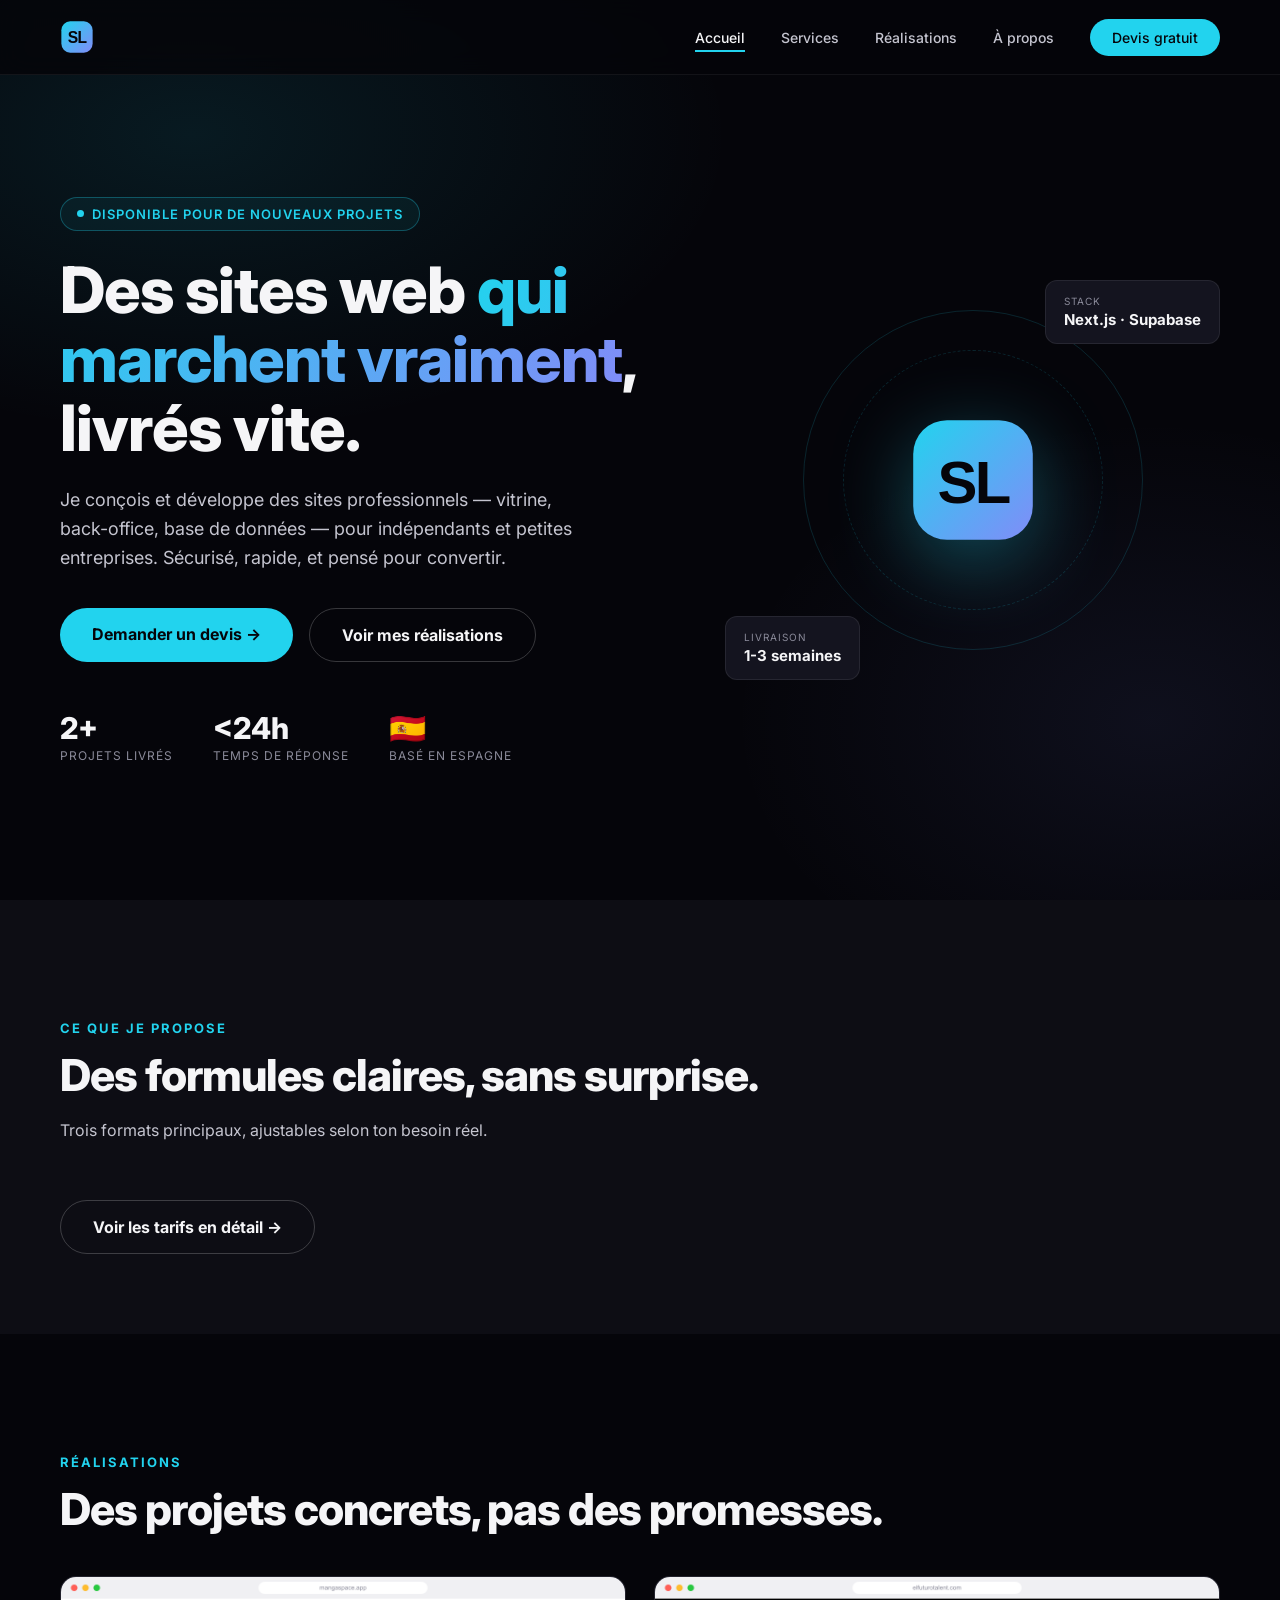
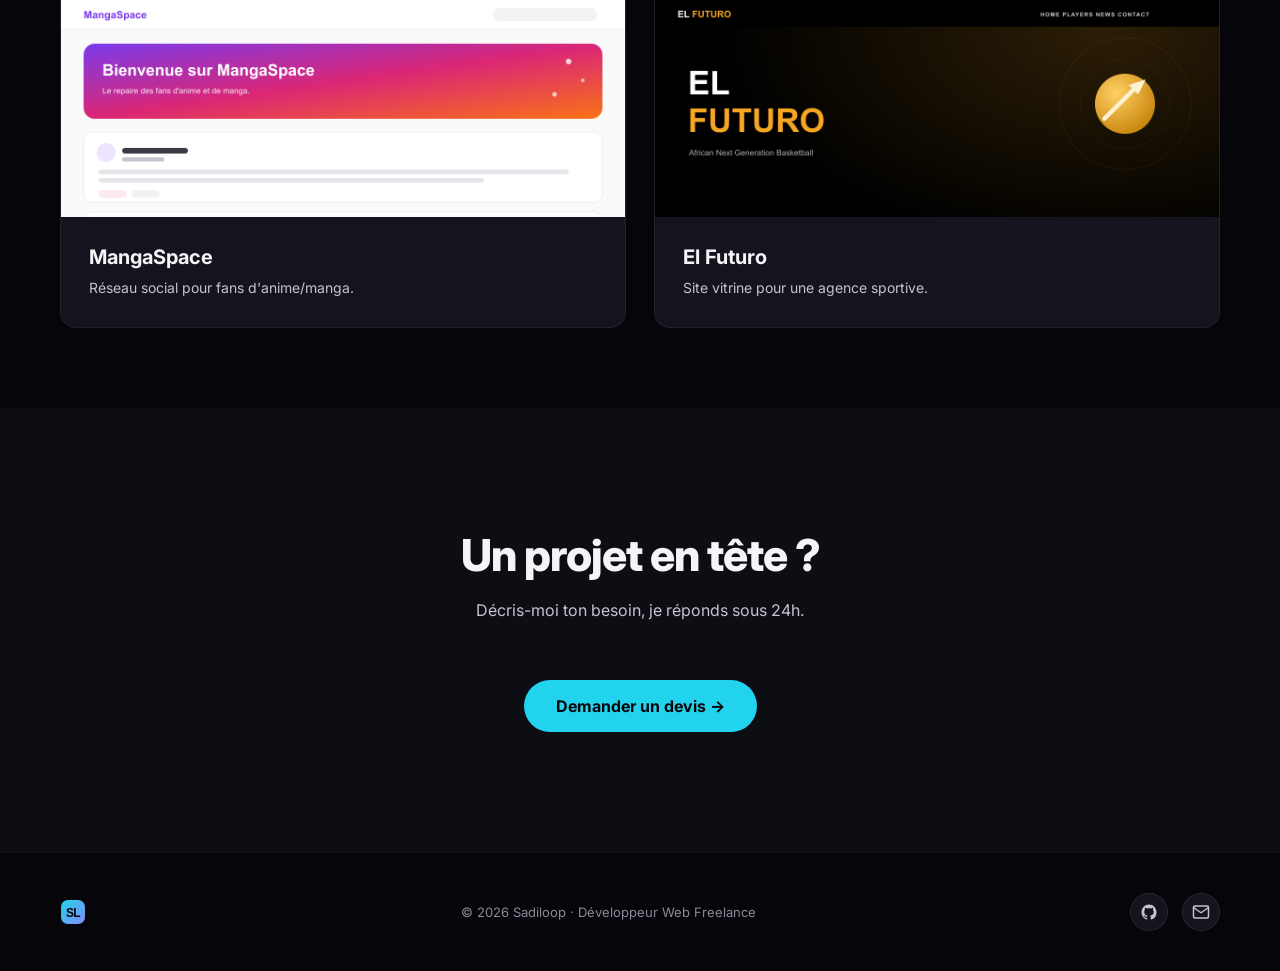
==== commit c0263abb: "Remove Sadiloop text next to logo, keep SL monogram alone" ====
--- a/index.html
+++ b/index.html
@@ -20,7 +20,6 @@
 <nav id="navbar">
   <a href="index.html" class="nav-logo">
     <img src="assets/logo.svg" alt="Sadiloop">
-    Sadiloop
   </a>
   <ul class="nav-links">
     <li><a href="index.html" class="active">Accueil</a></li>
@@ -136,7 +135,7 @@
 </section>
 
 <footer>
-  <div class="footer-logo"><img src="assets/logo.svg" alt="">Sadiloop</div>
+  <div class="footer-logo"><img src="assets/logo.svg" alt="Sadiloop"></div>
   <div class="footer-copy">© 2026 Sadiloop · Développeur Web Freelance</div>
   <div class="footer-social">
     <a href="https://github.com/Aguibou-vie" target="_blank" rel="noopener" title="GitHub">
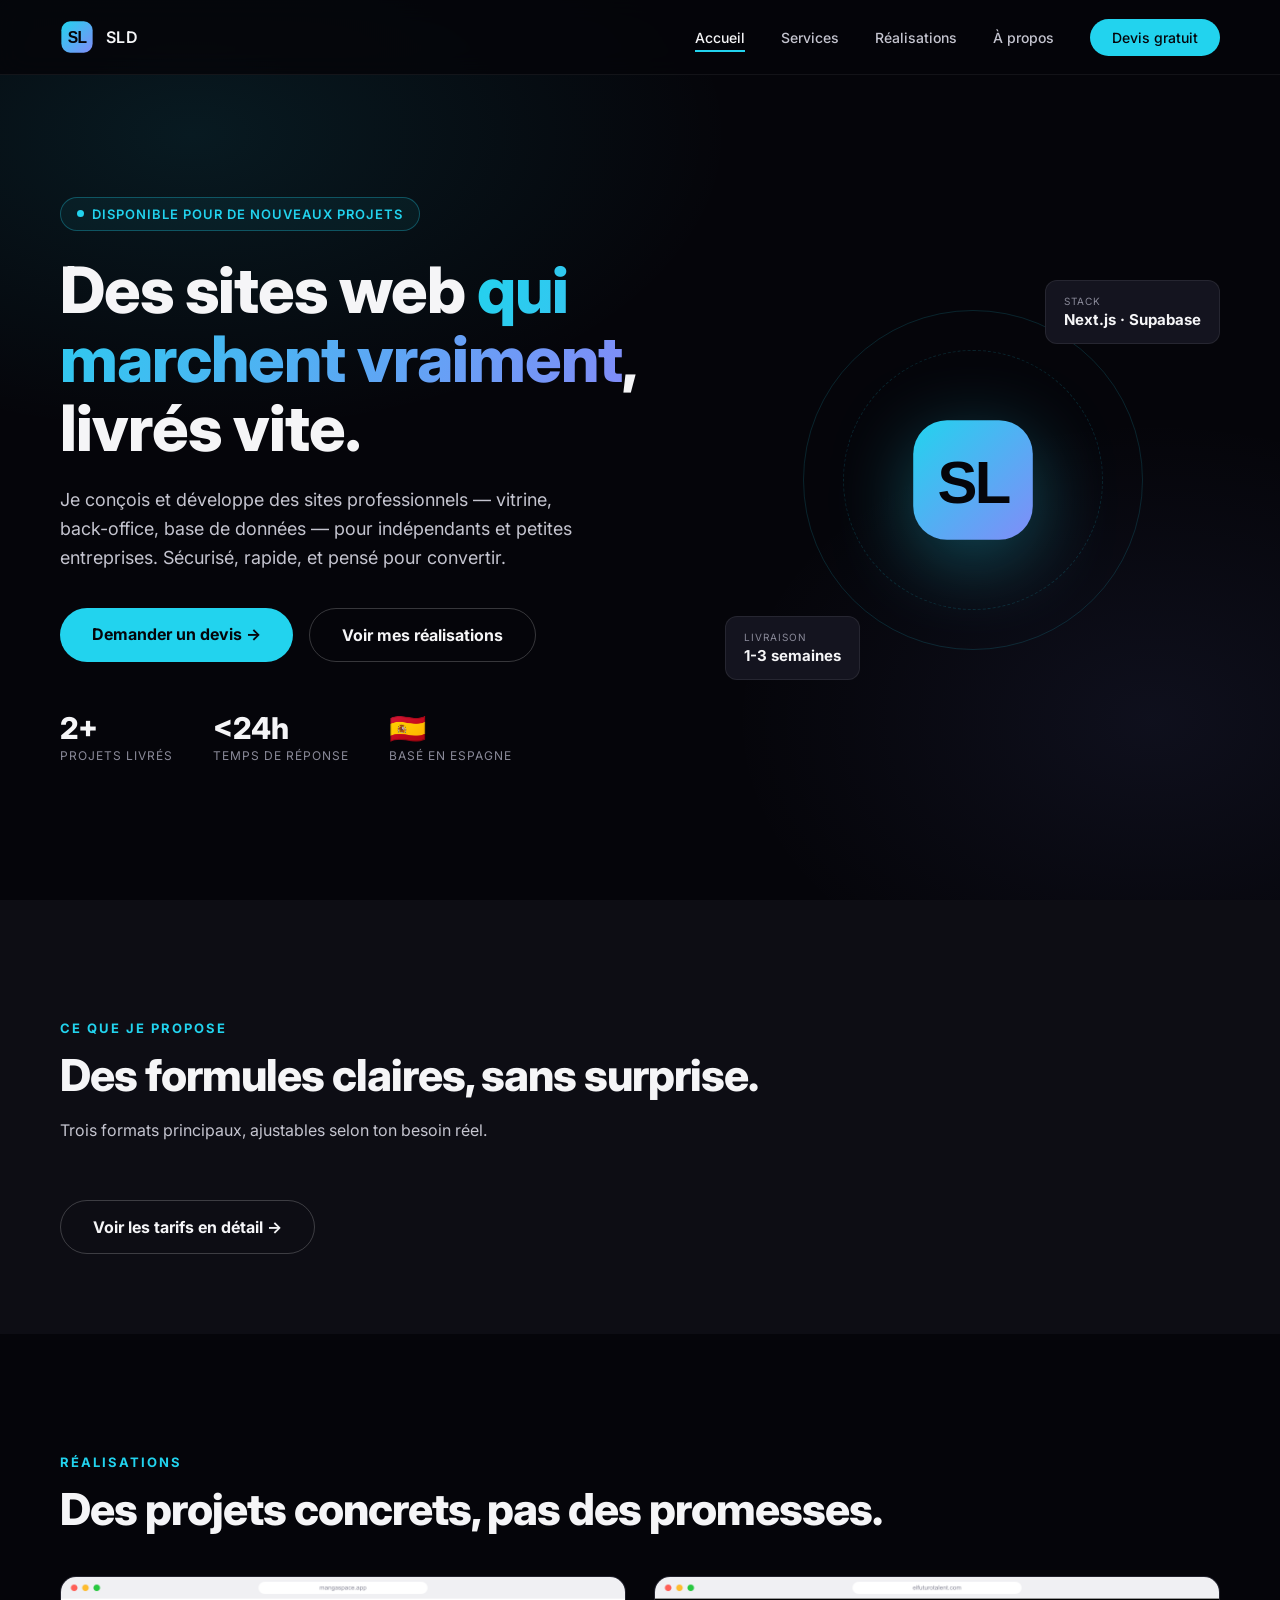
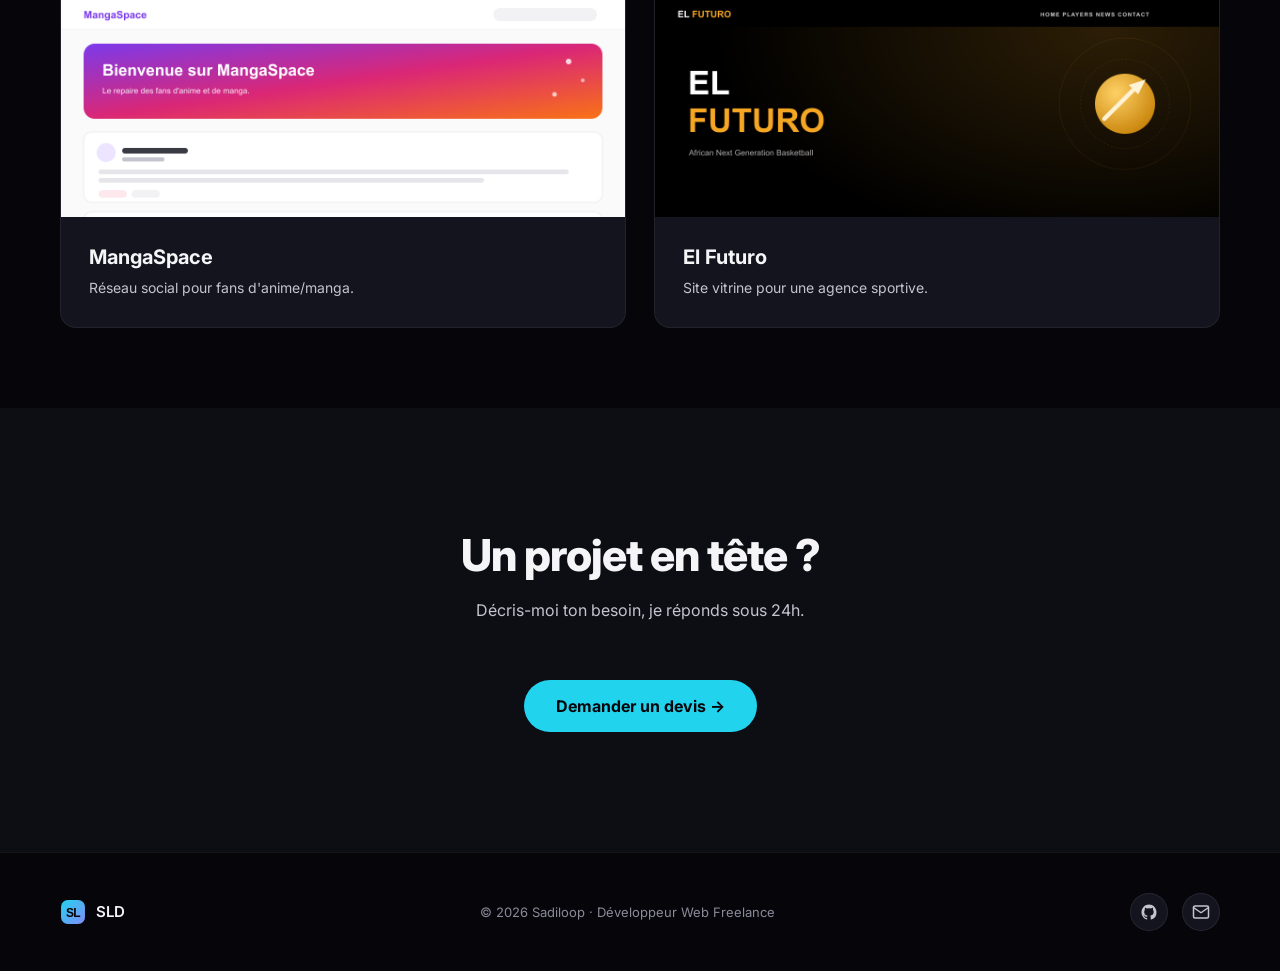
==== commit 0e8b185d: "Add SLD text next to logo in nav and footer" ====
--- a/index.html
+++ b/index.html
@@ -20,6 +20,7 @@
 <nav id="navbar">
   <a href="index.html" class="nav-logo">
     <img src="assets/logo.svg" alt="Sadiloop">
+    SLD
   </a>
   <ul class="nav-links">
     <li><a href="index.html" class="active">Accueil</a></li>
@@ -135,7 +136,7 @@
 </section>
 
 <footer>
-  <div class="footer-logo"><img src="assets/logo.svg" alt="Sadiloop"></div>
+  <div class="footer-logo"><img src="assets/logo.svg" alt="Sadiloop">SLD</div>
   <div class="footer-copy">© 2026 Sadiloop · Développeur Web Freelance</div>
   <div class="footer-social">
     <a href="https://github.com/Aguibou-vie" target="_blank" rel="noopener" title="GitHub">
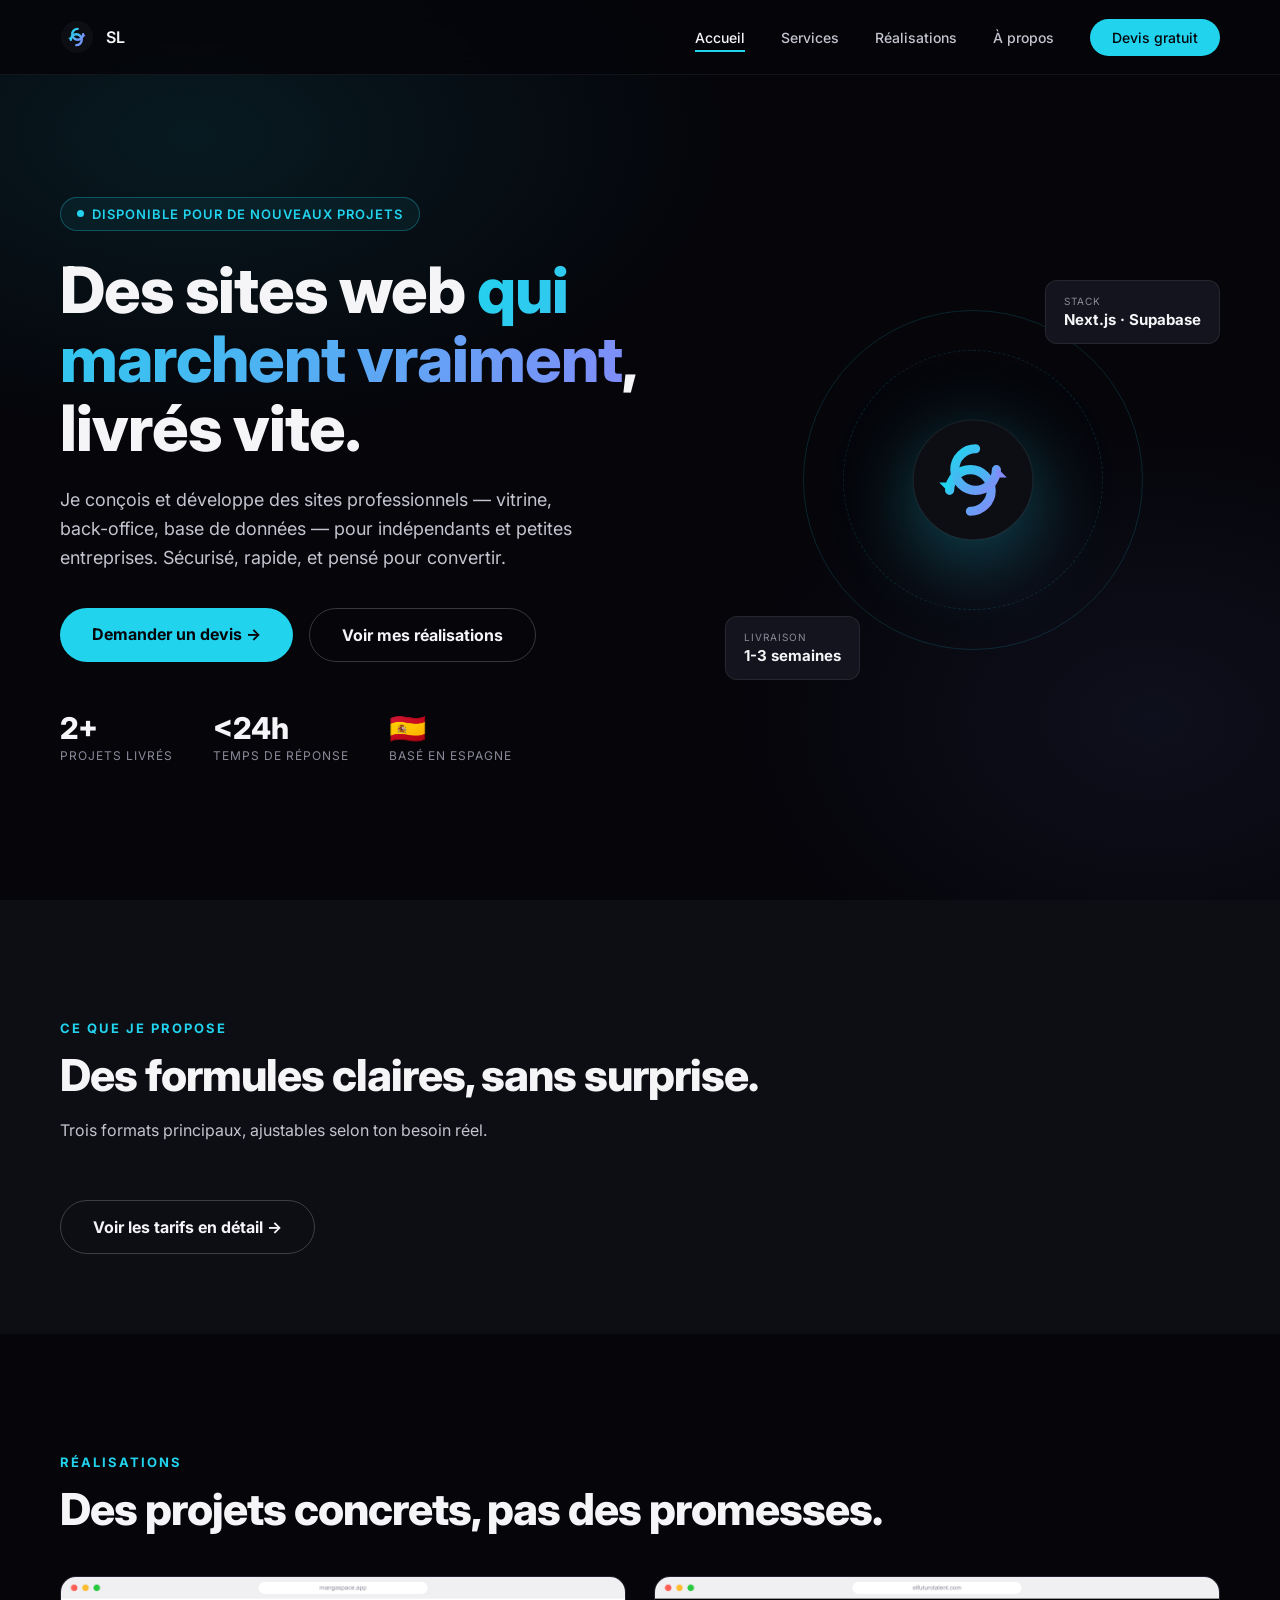
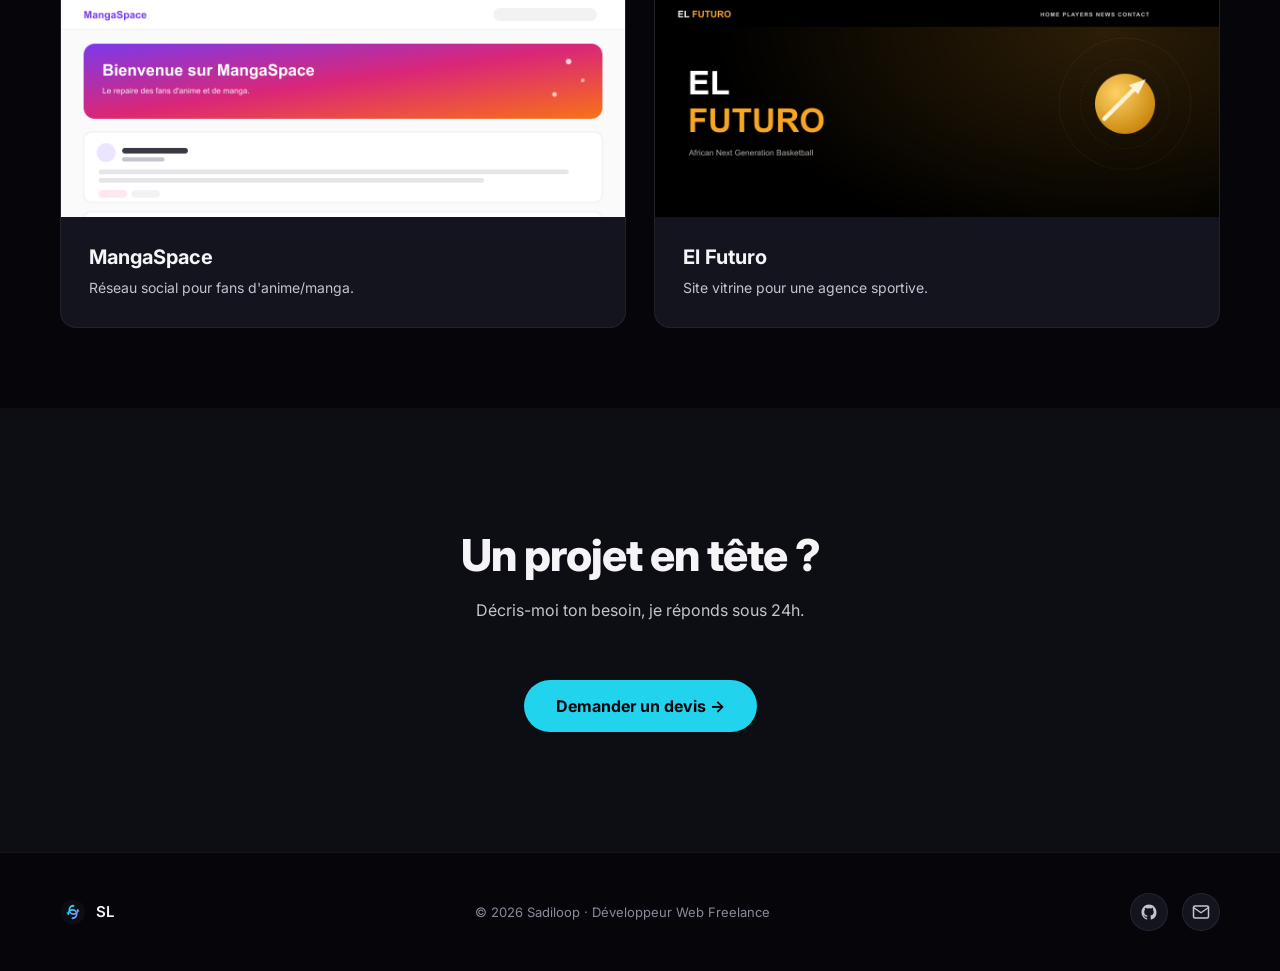
==== commit e5f0193d: "Restore original loop-swirl logo icon, use SL text instead of SLD" ====
--- a/index.html
+++ b/index.html
@@ -20,7 +20,7 @@
 <nav id="navbar">
   <a href="index.html" class="nav-logo">
     <img src="assets/logo.svg" alt="Sadiloop">
-    SLD
+    SL
   </a>
   <ul class="nav-links">
     <li><a href="index.html" class="active">Accueil</a></li>
@@ -136,7 +136,7 @@
 </section>
 
 <footer>
-  <div class="footer-logo"><img src="assets/logo.svg" alt="Sadiloop">SLD</div>
+  <div class="footer-logo"><img src="assets/logo.svg" alt="Sadiloop">SL</div>
   <div class="footer-copy">© 2026 Sadiloop · Développeur Web Freelance</div>
   <div class="footer-social">
     <a href="https://github.com/Aguibou-vie" target="_blank" rel="noopener" title="GitHub">
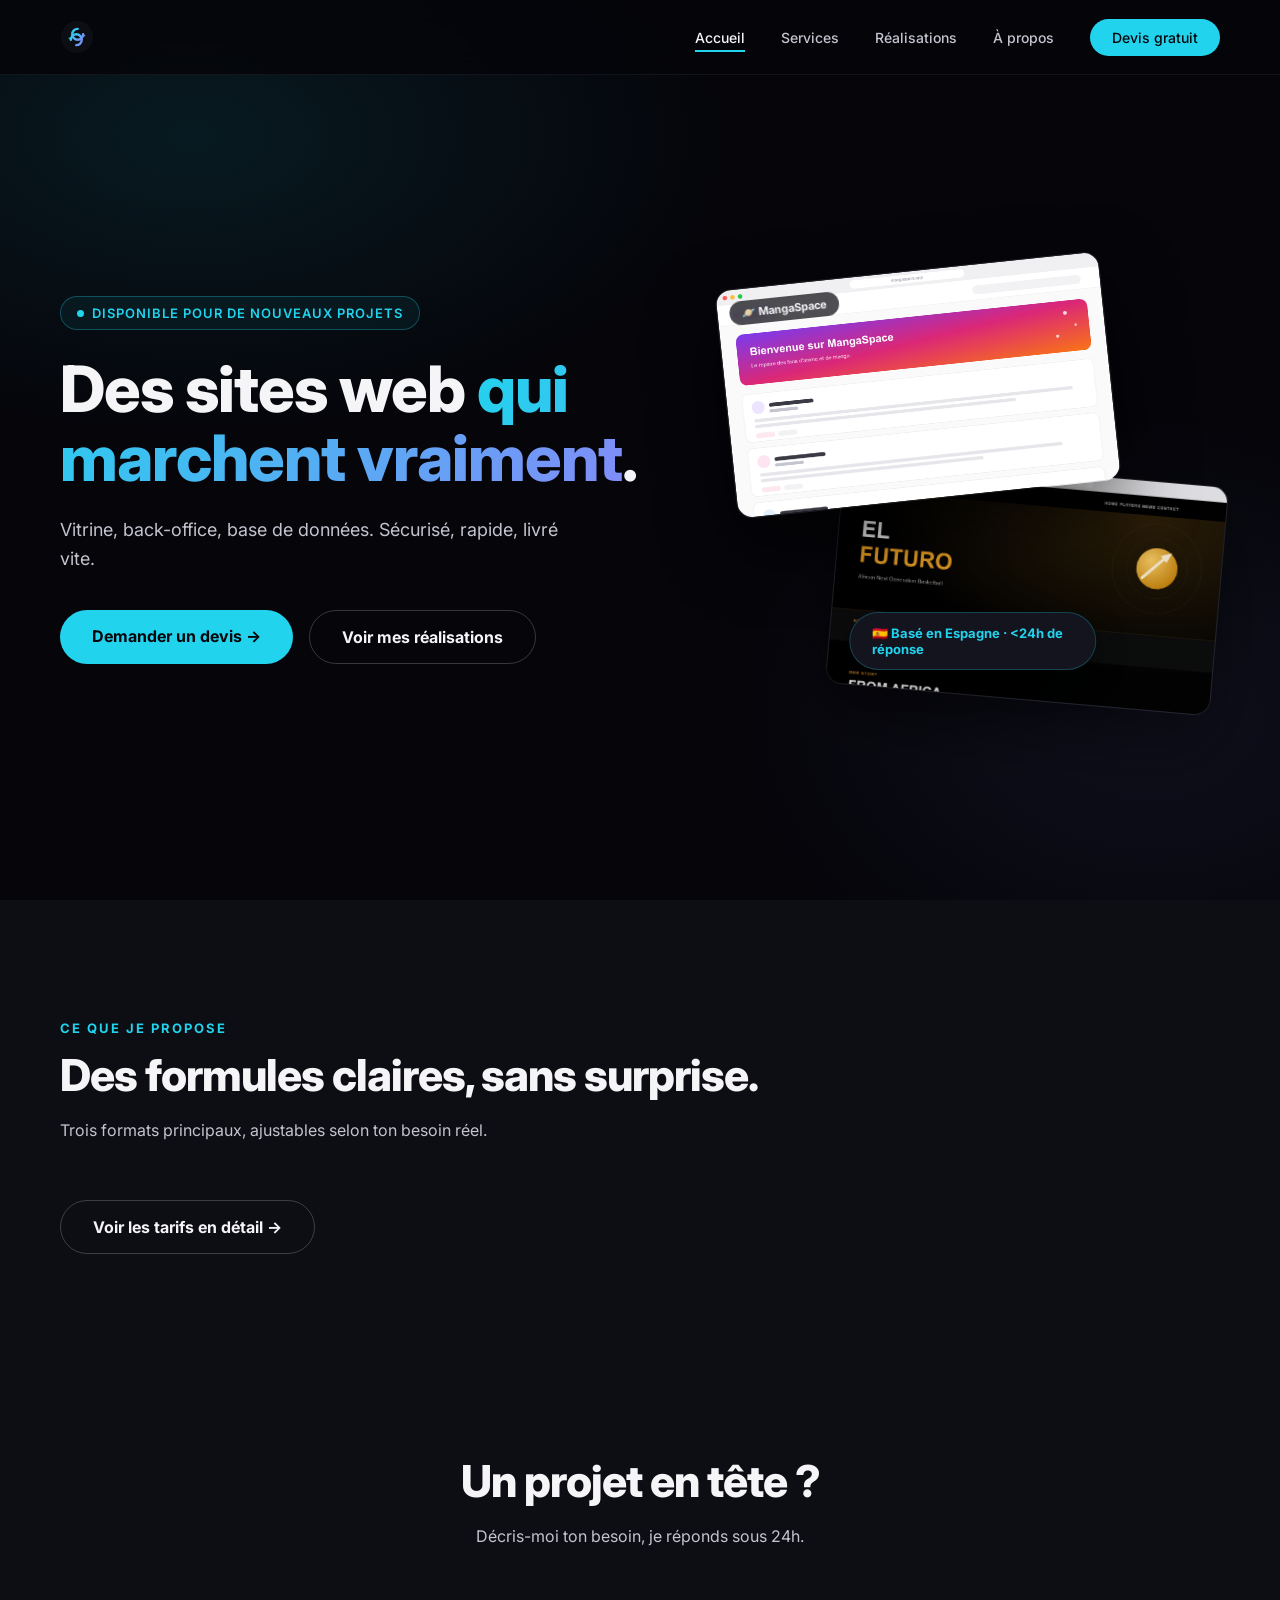
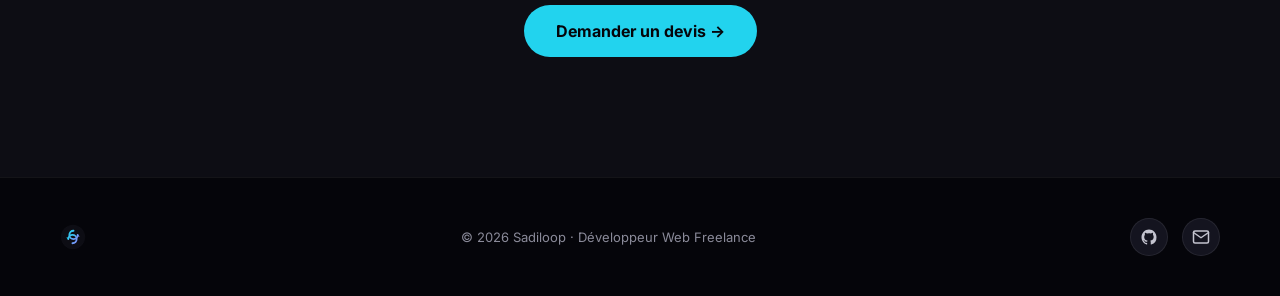
==== commit 369da307: "Remove logo text, scrollable case studies, visual-first homepage - Drop the "SL" text next to the lo" ====
--- a/index.html
+++ b/index.html
@@ -5,9 +5,9 @@
 <meta name="viewport" content="width=device-width, initial-scale=1.0">
 <title>Sadiloop — Développeur Web Freelance</title>
 <meta name="description" content="Sites web professionnels, rapides et sécurisés — pages vitrines, sites avec back-office, maintenance. Basé en Espagne.">
-<link rel="icon" type="image/svg+xml" href="assets/logo.svg">
-<link rel="icon" type="image/png" sizes="32x32" href="favicon-32.png">
-<link rel="apple-touch-icon" href="apple-touch-icon.png">
+<link rel="icon" type="image/svg+xml" href="assets/logo.svg?v=3">
+<link rel="icon" type="image/png" sizes="32x32" href="favicon-32.png?v=3">
+<link rel="apple-touch-icon" href="apple-touch-icon.png?v=3">
 <meta property="og:type" content="website">
 <meta property="og:title" content="Sadiloop — Développeur Web Freelance">
 <meta property="og:description" content="Sites web professionnels, rapides et sécurisés — pages vitrines, sites avec back-office, maintenance.">
@@ -19,8 +19,7 @@
 
 <nav id="navbar">
   <a href="index.html" class="nav-logo">
-    <img src="assets/logo.svg" alt="Sadiloop">
-    SL
+    <img src="assets/logo.svg?v=3" alt="Sadiloop">
   </a>
   <ul class="nav-links">
     <li><a href="index.html" class="active">Accueil</a></li>
@@ -48,40 +47,24 @@
   <div class="hero-inner">
     <div>
       <div class="hero-tag"><span class="dot"></span>Disponible pour de nouveaux projets</div>
-      <h1 class="hero-title">Des sites web <span class="grad">qui marchent vraiment</span>, livrés vite.</h1>
-      <p class="hero-sub">Je conçois et développe des sites professionnels — vitrine, back-office, base de données — pour indépendants et petites entreprises. Sécurisé, rapide, et pensé pour convertir.</p>
+      <h1 class="hero-title">Des sites web <span class="grad">qui marchent vraiment</span>.</h1>
+      <p class="hero-sub">Vitrine, back-office, base de données. Sécurisé, rapide, livré vite.</p>
       <div class="hero-actions">
         <a href="contact.html" class="btn-primary">Demander un devis →</a>
         <a href="work.html" class="btn-outline">Voir mes réalisations</a>
       </div>
-      <div class="hero-stats">
-        <div>
-          <div class="hero-stat-num">2+</div>
-          <div class="hero-stat-label">Projets livrés</div>
-        </div>
-        <div>
-          <div class="hero-stat-num">&lt;24h</div>
-          <div class="hero-stat-label">Temps de réponse</div>
-        </div>
-        <div>
-          <div class="hero-stat-num">🇪🇸</div>
-          <div class="hero-stat-label">Basé en Espagne</div>
-        </div>
-      </div>
     </div>
 
     <div class="hero-visual">
-      <div class="orbit orbit1"></div>
-      <div class="orbit orbit2"></div>
-      <img src="assets/logo.svg" alt="" class="hero-logo-mark">
-      <div class="hero-badge badge1">
-        <div class="b-label">Stack</div>
-        <div class="b-value">Next.js · Supabase</div>
+      <div class="showcase-card c1">
+        <span class="showcase-tag">🪐 MangaSpace</span>
+        <img src="assets/mockup-mangaspace.png" alt="Aperçu du site MangaSpace">
       </div>
-      <div class="hero-badge badge2">
-        <div class="b-label">Livraison</div>
-        <div class="b-value">1-3 semaines</div>
+      <div class="showcase-card c2">
+        <span class="showcase-tag">EL FUTURO</span>
+        <img src="assets/mockup-elfuturo.png" alt="Aperçu du site El Futuro">
       </div>
+      <div class="hero-glow-badge">🇪🇸 Basé en Espagne · &lt;24h de réponse</div>
     </div>
   </div>
 </section>
@@ -96,36 +79,6 @@
   </div>
 </section>
 
-<!-- WORK TEASER -->
-<section class="section" style="padding-bottom:80px;">
-  <div class="section-inner reveal">
-    <div class="section-tag">Réalisations</div>
-    <h2 class="section-title">Des projets concrets, pas des promesses.</h2>
-    <div class="work-grid" style="margin-top:40px;">
-      <a href="work.html" class="work-card">
-        <div class="work-thumb">
-          <img src="assets/mockup-mangaspace.png" alt="Aperçu du site MangaSpace">
-          <div class="work-thumb-overlay"><span class="work-view-btn">Voir le projet</span></div>
-        </div>
-        <div class="work-body">
-          <div class="work-title">MangaSpace</div>
-          <p class="work-desc">Réseau social pour fans d'anime/manga.</p>
-        </div>
-      </a>
-      <a href="work.html" class="work-card">
-        <div class="work-thumb">
-          <img src="assets/mockup-elfuturo.png" alt="Aperçu du site El Futuro">
-          <div class="work-thumb-overlay"><span class="work-view-btn">Voir le projet</span></div>
-        </div>
-        <div class="work-body">
-          <div class="work-title">El Futuro</div>
-          <p class="work-desc">Site vitrine pour une agence sportive.</p>
-        </div>
-      </a>
-    </div>
-  </div>
-</section>
-
 <!-- CTA -->
 <section class="section" style="background:var(--dark); text-align:center;">
   <div class="section-inner reveal" style="max-width:700px; margin:0 auto; text-align:center;">
@@ -136,7 +89,7 @@
 </section>
 
 <footer>
-  <div class="footer-logo"><img src="assets/logo.svg" alt="Sadiloop">SL</div>
+  <div class="footer-logo"><img src="assets/logo.svg?v=3" alt="Sadiloop"></div>
   <div class="footer-copy">© 2026 Sadiloop · Développeur Web Freelance</div>
   <div class="footer-social">
     <a href="https://github.com/Aguibou-vie" target="_blank" rel="noopener" title="GitHub">
--- a/css/style.css
+++ b/css/style.css
@@ -271,50 +271,82 @@
 
 .hero-visual {
   position: relative;
-  display: flex;
-  align-items: center;
-  justify-content: center;
-  height: 420px;
-}
-
-.orbit {
+  height: 440px;
+}
+
+.showcase-card {
   position: absolute;
-  border: 1px solid rgba(34,211,238,0.15);
-  border-radius: 50%;
-  animation: spin 24s linear infinite;
-}
-.orbit1 { width: 340px; height: 340px; }
-.orbit2 { width: 260px; height: 260px; border-style: dashed; animation-duration: 18s; animation-direction: reverse; }
-
-@keyframes spin {
-  from { transform: rotate(0deg); }
-  to { transform: rotate(360deg); }
-}
-
-.hero-logo-mark {
-  width: 130px;
-  height: 130px;
-  animation: float 3s ease-in-out infinite;
-  filter: drop-shadow(0 20px 40px rgba(34,211,238,0.35));
-}
-
-@keyframes float {
-  0%,100% { transform: translateY(0); }
-  50% { transform: translateY(-14px); }
-}
-
-.hero-badge {
+  width: 78%;
+  border-radius: 16px;
+  overflow: hidden;
+  border: 1px solid rgba(255,255,255,0.1);
+  box-shadow: 0 30px 70px rgba(0,0,0,0.55);
+  height: 230px;
+}
+
+.showcase-card img {
+  width: 100%;
+  height: 100%;
+  object-fit: cover;
+  object-position: top;
+  display: block;
+}
+
+.showcase-card.c1 {
+  top: 10px;
+  left: 0;
+  transform: rotate(-6deg);
+  z-index: 2;
+  animation: floatA 5s ease-in-out infinite;
+}
+
+.showcase-card.c2 {
+  bottom: 0;
+  right: 0;
+  transform: rotate(5deg);
+  z-index: 1;
+  opacity: 0.92;
+  animation: floatB 6s ease-in-out infinite;
+}
+
+@keyframes floatA {
+  0%, 100% { transform: rotate(-6deg) translateY(0); }
+  50% { transform: rotate(-6deg) translateY(-14px); }
+}
+@keyframes floatB {
+  0%, 100% { transform: rotate(5deg) translateY(0); }
+  50% { transform: rotate(5deg) translateY(12px); }
+}
+
+.showcase-tag {
   position: absolute;
+  top: 12px;
+  left: 12px;
+  background: rgba(5,5,10,0.7);
+  backdrop-filter: blur(6px);
+  color: var(--white);
+  font-size: 11px;
+  font-weight: 700;
+  padding: 5px 12px;
+  border-radius: 100px;
+  z-index: 3;
+}
+
+.hero-glow-badge {
+  position: absolute;
+  bottom: 30px;
+  left: 50%;
+  transform: translateX(-50%);
   background: var(--dark2);
-  border: 1px solid rgba(255,255,255,0.08);
-  padding: 14px 18px;
-  border-radius: 12px;
-  font-size: 12px;
-}
-.hero-badge .b-label { color: var(--gray); text-transform: uppercase; letter-spacing: 1px; font-size: 10px; }
-.hero-badge .b-value { color: var(--white); font-weight: 700; font-size: 15px; margin-top: 3px; }
-.badge1 { top: 10px; right: 0; }
-.badge2 { bottom: 10px; left: 0; }
+  border: 1px solid rgba(34,211,238,0.25);
+  padding: 12px 22px;
+  border-radius: 100px;
+  font-size: 13px;
+  font-weight: 700;
+  color: var(--accent);
+  z-index: 3;
+  box-shadow: 0 10px 30px rgba(0,0,0,0.4);
+}
 
 /* ===== PAGE HEADER (sub-pages) ===== */
 .page-header {
@@ -421,7 +453,7 @@
 }
 .service-price span { font-size: 13px; color: var(--gray); font-weight: 500; }
 
-/* ===== PORTFOLIO ===== */
+/* ===== PORTFOLIO (simple teaser cards, used on index.html) ===== */
 .work-grid {
   display: grid;
   grid-template-columns: repeat(2, 1fr);
@@ -500,7 +532,128 @@
   color: var(--accent);
 }
 .work-desc { color: var(--gray-light); font-size: 14px; line-height: 1.6; }
-.work-link { color: var(--accent); font-size: 14px; font-weight: 700; margin-top: 16px; display: inline-block; }
+
+/* ===== PORTFOLIO (rich case-study cards, used on work.html) ===== */
+.case-list {
+  display: flex;
+  flex-direction: column;
+  gap: 32px;
+}
+
+.work-case {
+  background: var(--dark2);
+  border: 1px solid rgba(255,255,255,0.06);
+  border-radius: 20px;
+  overflow: hidden;
+  transition: all 0.3s;
+  display: grid;
+  grid-template-columns: 1.1fr 1fr;
+}
+
+.work-case:hover {
+  border-color: rgba(34,211,238,0.2);
+  box-shadow: 0 20px 60px rgba(0,0,0,0.4);
+}
+
+.work-preview {
+  height: 460px;
+  overflow-y: auto;
+  overflow-x: hidden;
+  position: relative;
+  background: var(--dark3);
+  scrollbar-width: thin;
+  scrollbar-color: var(--accent) transparent;
+  cursor: ns-resize;
+}
+
+.work-preview::-webkit-scrollbar { width: 6px; }
+.work-preview::-webkit-scrollbar-track { background: transparent; }
+.work-preview::-webkit-scrollbar-thumb { background: var(--accent); border-radius: 10px; }
+
+.work-preview img {
+  width: 100%;
+  display: block;
+}
+
+.work-scroll-hint {
+  position: sticky;
+  bottom: 14px;
+  left: 0;
+  width: fit-content;
+  margin: 0 auto;
+  background: rgba(5,5,10,0.75);
+  backdrop-filter: blur(6px);
+  border: 1px solid rgba(255,255,255,0.1);
+  color: var(--white);
+  font-size: 12px;
+  font-weight: 600;
+  padding: 8px 16px;
+  border-radius: 100px;
+  display: flex;
+  align-items: center;
+  gap: 6px;
+  pointer-events: none;
+  transition: opacity 0.3s;
+  animation: bobY 1.6s ease-in-out infinite;
+}
+
+.work-preview.scrolled .work-scroll-hint { opacity: 0; }
+
+@keyframes bobY {
+  0%, 100% { transform: translateY(0); }
+  50% { transform: translateY(4px); }
+}
+
+.work-info {
+  padding: 36px;
+  display: flex;
+  flex-direction: column;
+}
+
+.work-features {
+  list-style: none;
+  margin: 20px 0 24px;
+  display: flex;
+  flex-direction: column;
+  gap: 10px;
+}
+
+.work-features li {
+  display: flex;
+  align-items: flex-start;
+  gap: 10px;
+  font-size: 14px;
+  color: var(--gray-light);
+  line-height: 1.5;
+}
+
+.work-features li svg {
+  width: 16px;
+  height: 16px;
+  color: var(--accent);
+  flex-shrink: 0;
+  margin-top: 2px;
+}
+
+.work-view-full {
+  margin-top: auto;
+  align-self: flex-start;
+  display: inline-flex;
+  align-items: center;
+  gap: 8px;
+  color: var(--accent);
+  font-size: 14px;
+  font-weight: 700;
+  text-decoration: none;
+  cursor: pointer;
+}
+
+@media (max-width: 900px) {
+  .work-case { grid-template-columns: 1fr; }
+  .work-preview { height: 340px; }
+  .work-info { padding: 28px; }
+  .work-grid { grid-template-columns: 1fr; }
+}
 
 /* ===== ABOUT ===== */
 #about { background: var(--dark); }
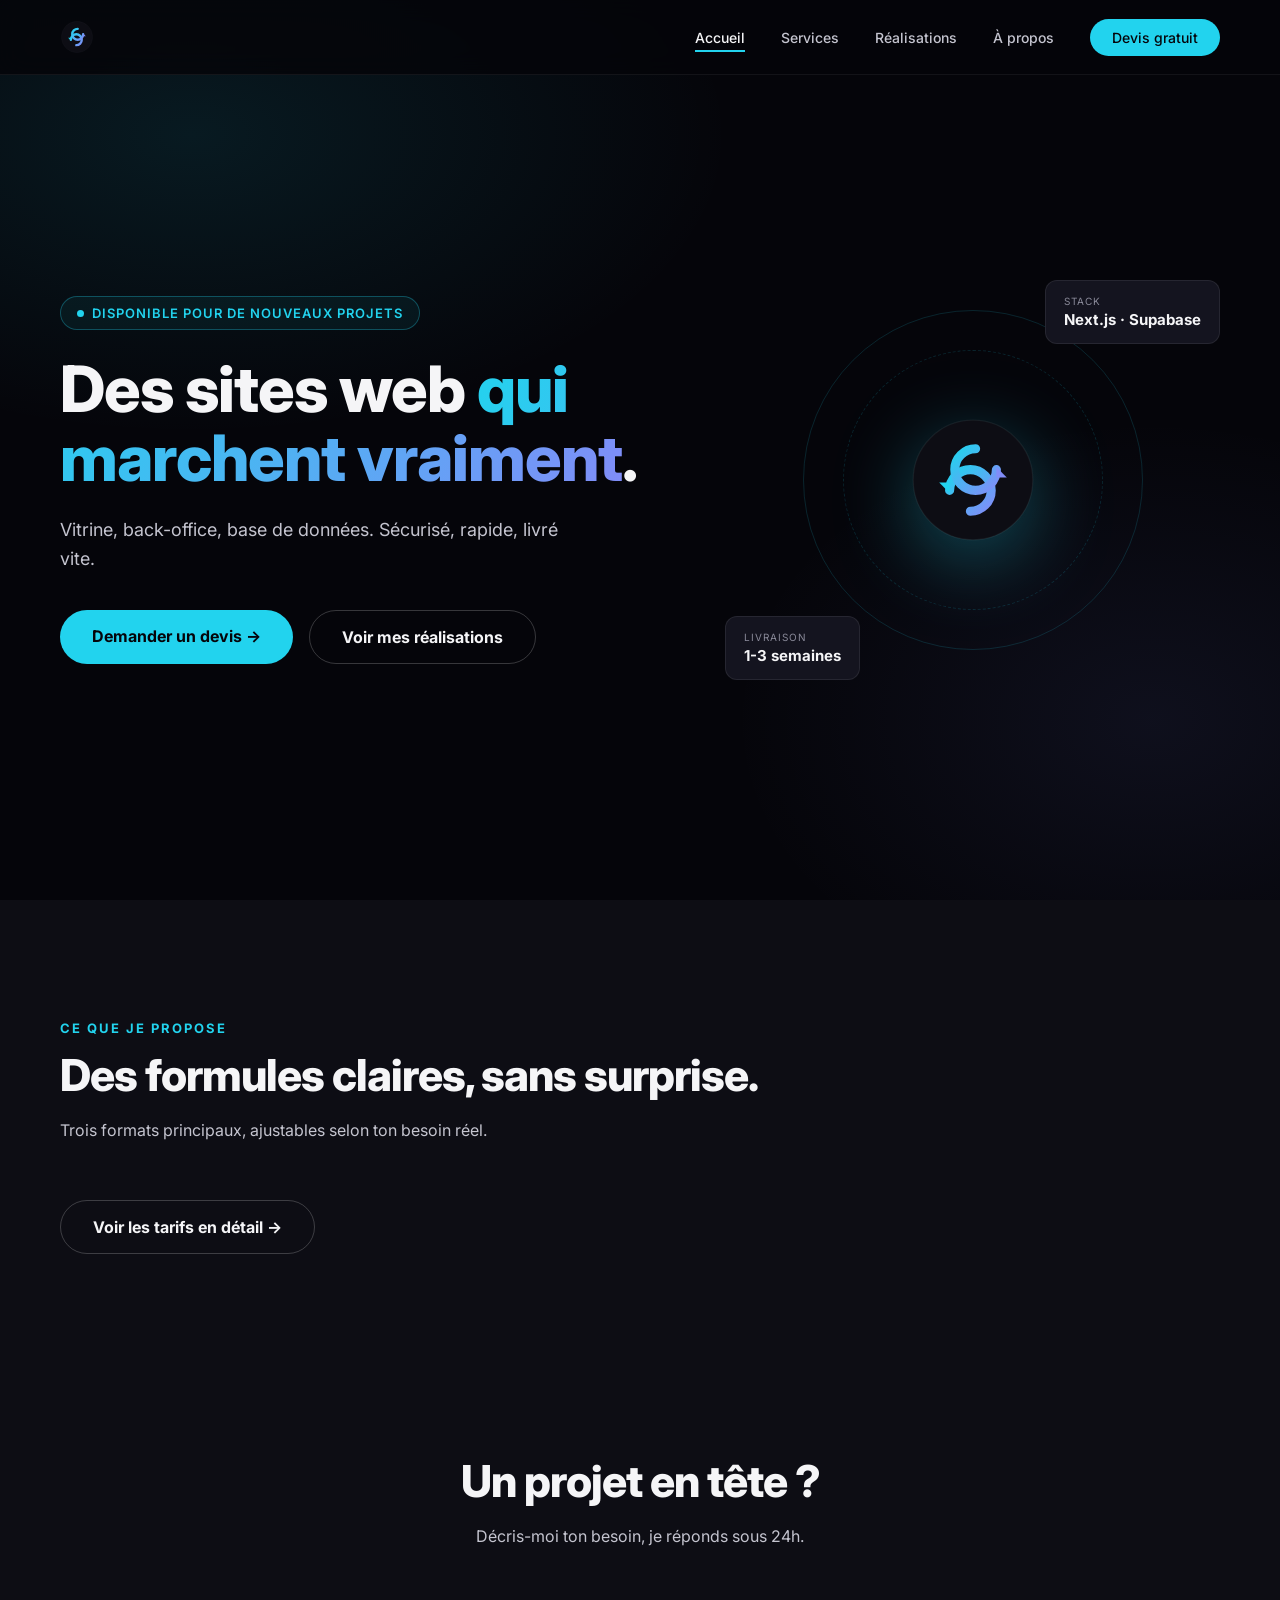
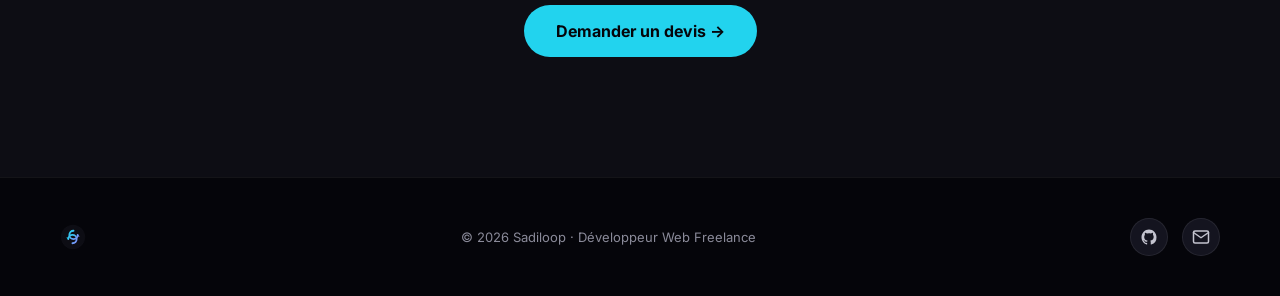
==== commit 83c9891c: "Revert homepage hero visual, reframe About as mission not bio - Restore the logo + orbit rings hero " ====
--- a/index.html
+++ b/index.html
@@ -56,15 +56,17 @@
     </div>
 
     <div class="hero-visual">
-      <div class="showcase-card c1">
-        <span class="showcase-tag">🪐 MangaSpace</span>
-        <img src="assets/mockup-mangaspace.png" alt="Aperçu du site MangaSpace">
+      <div class="orbit orbit1"></div>
+      <div class="orbit orbit2"></div>
+      <img src="assets/logo.svg?v=3" alt="" class="hero-logo-mark">
+      <div class="hero-badge badge1">
+        <div class="b-label">Stack</div>
+        <div class="b-value">Next.js · Supabase</div>
       </div>
-      <div class="showcase-card c2">
-        <span class="showcase-tag">EL FUTURO</span>
-        <img src="assets/mockup-elfuturo.png" alt="Aperçu du site El Futuro">
+      <div class="hero-badge badge2">
+        <div class="b-label">Livraison</div>
+        <div class="b-value">1-3 semaines</div>
       </div>
-      <div class="hero-glow-badge">🇪🇸 Basé en Espagne · &lt;24h de réponse</div>
     </div>
   </div>
 </section>
--- a/css/style.css
+++ b/css/style.css
@@ -271,82 +271,50 @@
 
 .hero-visual {
   position: relative;
-  height: 440px;
-}
-
-.showcase-card {
+  display: flex;
+  align-items: center;
+  justify-content: center;
+  height: 420px;
+}
+
+.orbit {
   position: absolute;
-  width: 78%;
-  border-radius: 16px;
-  overflow: hidden;
-  border: 1px solid rgba(255,255,255,0.1);
-  box-shadow: 0 30px 70px rgba(0,0,0,0.55);
-  height: 230px;
-}
-
-.showcase-card img {
-  width: 100%;
-  height: 100%;
-  object-fit: cover;
-  object-position: top;
-  display: block;
-}
-
-.showcase-card.c1 {
-  top: 10px;
-  left: 0;
-  transform: rotate(-6deg);
-  z-index: 2;
-  animation: floatA 5s ease-in-out infinite;
-}
-
-.showcase-card.c2 {
-  bottom: 0;
-  right: 0;
-  transform: rotate(5deg);
-  z-index: 1;
-  opacity: 0.92;
-  animation: floatB 6s ease-in-out infinite;
-}
-
-@keyframes floatA {
-  0%, 100% { transform: rotate(-6deg) translateY(0); }
-  50% { transform: rotate(-6deg) translateY(-14px); }
-}
-@keyframes floatB {
-  0%, 100% { transform: rotate(5deg) translateY(0); }
-  50% { transform: rotate(5deg) translateY(12px); }
-}
-
-.showcase-tag {
+  border: 1px solid rgba(34,211,238,0.15);
+  border-radius: 50%;
+  animation: spin 24s linear infinite;
+}
+.orbit1 { width: 340px; height: 340px; }
+.orbit2 { width: 260px; height: 260px; border-style: dashed; animation-duration: 18s; animation-direction: reverse; }
+
+@keyframes spin {
+  from { transform: rotate(0deg); }
+  to { transform: rotate(360deg); }
+}
+
+.hero-logo-mark {
+  width: 130px;
+  height: 130px;
+  animation: float 3s ease-in-out infinite;
+  filter: drop-shadow(0 20px 40px rgba(34,211,238,0.35));
+}
+
+@keyframes float {
+  0%,100% { transform: translateY(0); }
+  50% { transform: translateY(-14px); }
+}
+
+.hero-badge {
   position: absolute;
-  top: 12px;
-  left: 12px;
-  background: rgba(5,5,10,0.7);
-  backdrop-filter: blur(6px);
-  color: var(--white);
-  font-size: 11px;
-  font-weight: 700;
-  padding: 5px 12px;
-  border-radius: 100px;
-  z-index: 3;
-}
-
-.hero-glow-badge {
-  position: absolute;
-  bottom: 30px;
-  left: 50%;
-  transform: translateX(-50%);
   background: var(--dark2);
-  border: 1px solid rgba(34,211,238,0.25);
-  padding: 12px 22px;
-  border-radius: 100px;
-  font-size: 13px;
-  font-weight: 700;
-  color: var(--accent);
-  z-index: 3;
-  box-shadow: 0 10px 30px rgba(0,0,0,0.4);
-}
+  border: 1px solid rgba(255,255,255,0.08);
+  padding: 14px 18px;
+  border-radius: 12px;
+  font-size: 12px;
+}
+.hero-badge .b-label { color: var(--gray); text-transform: uppercase; letter-spacing: 1px; font-size: 10px; }
+.hero-badge .b-value { color: var(--white); font-weight: 700; font-size: 15px; margin-top: 3px; }
+.badge1 { top: 10px; right: 0; }
+.badge2 { bottom: 10px; left: 0; }
 
 /* ===== PAGE HEADER (sub-pages) ===== */
 .page-header {
